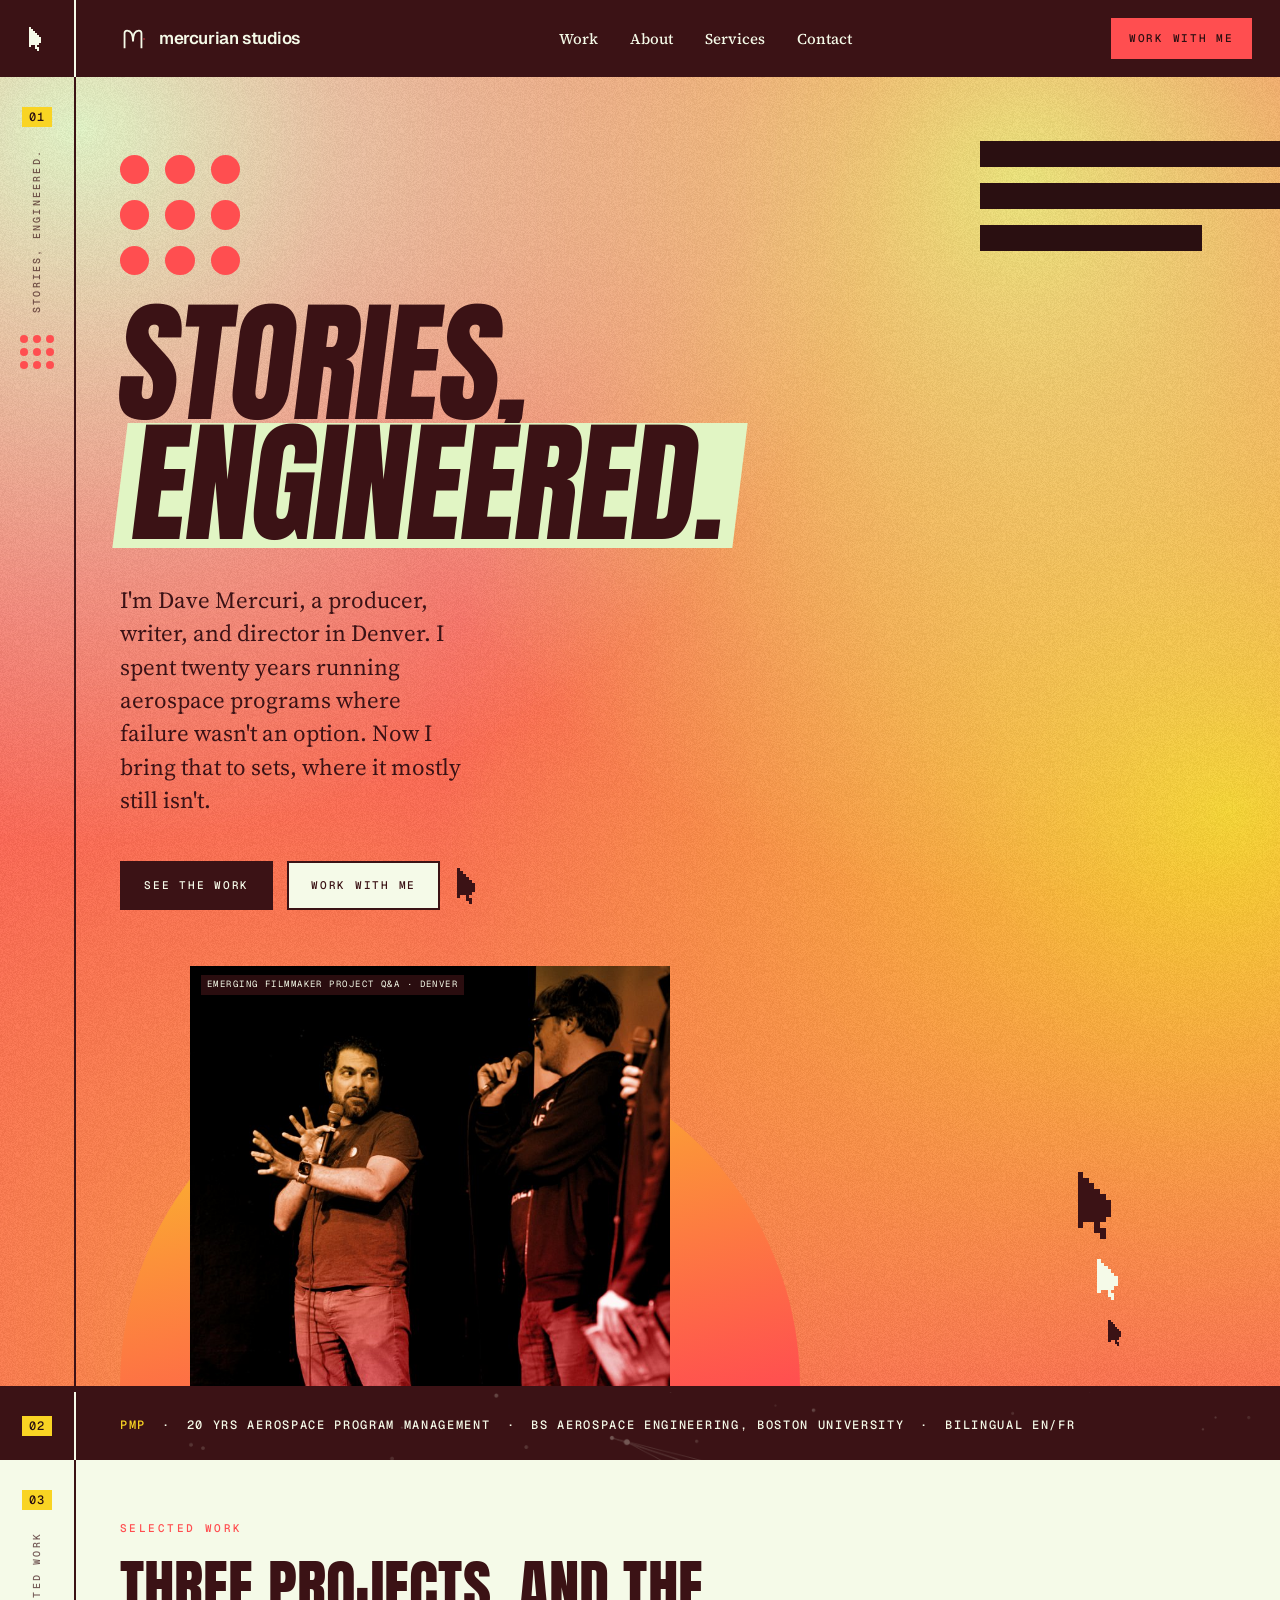
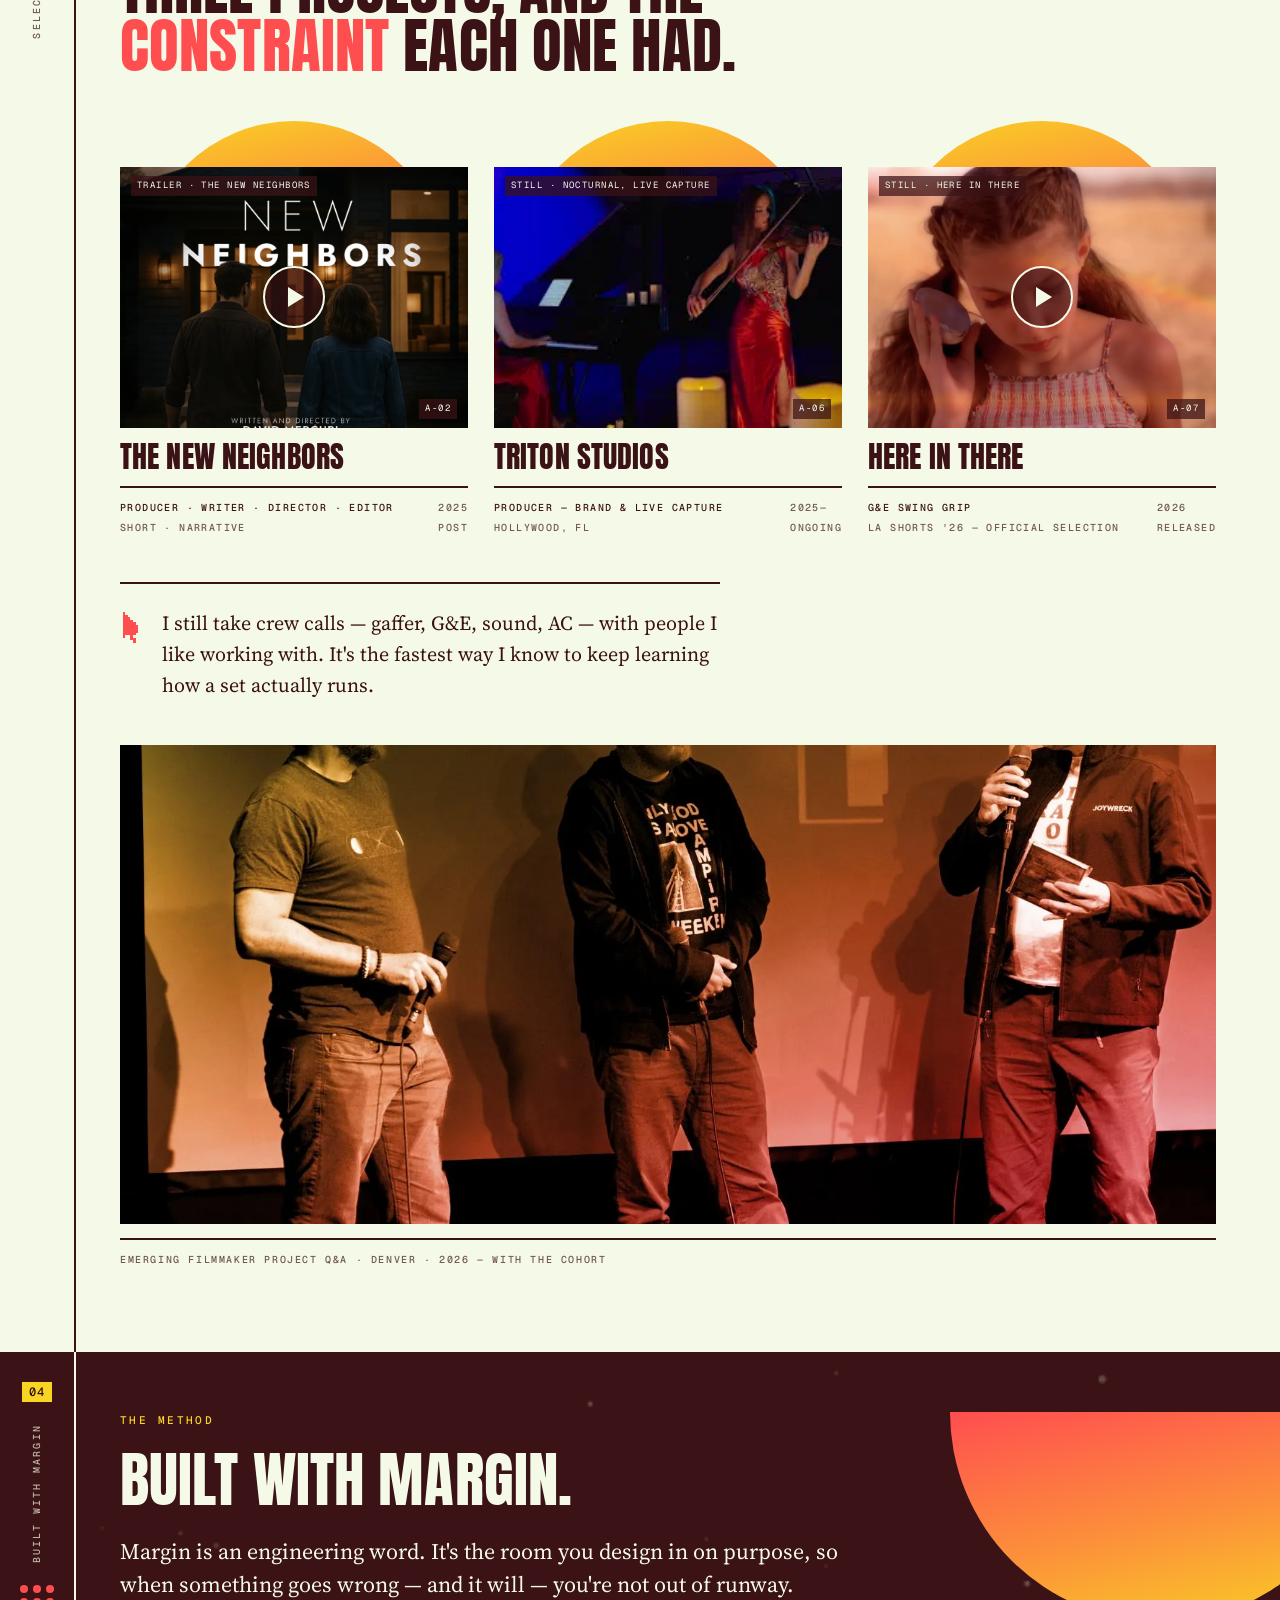
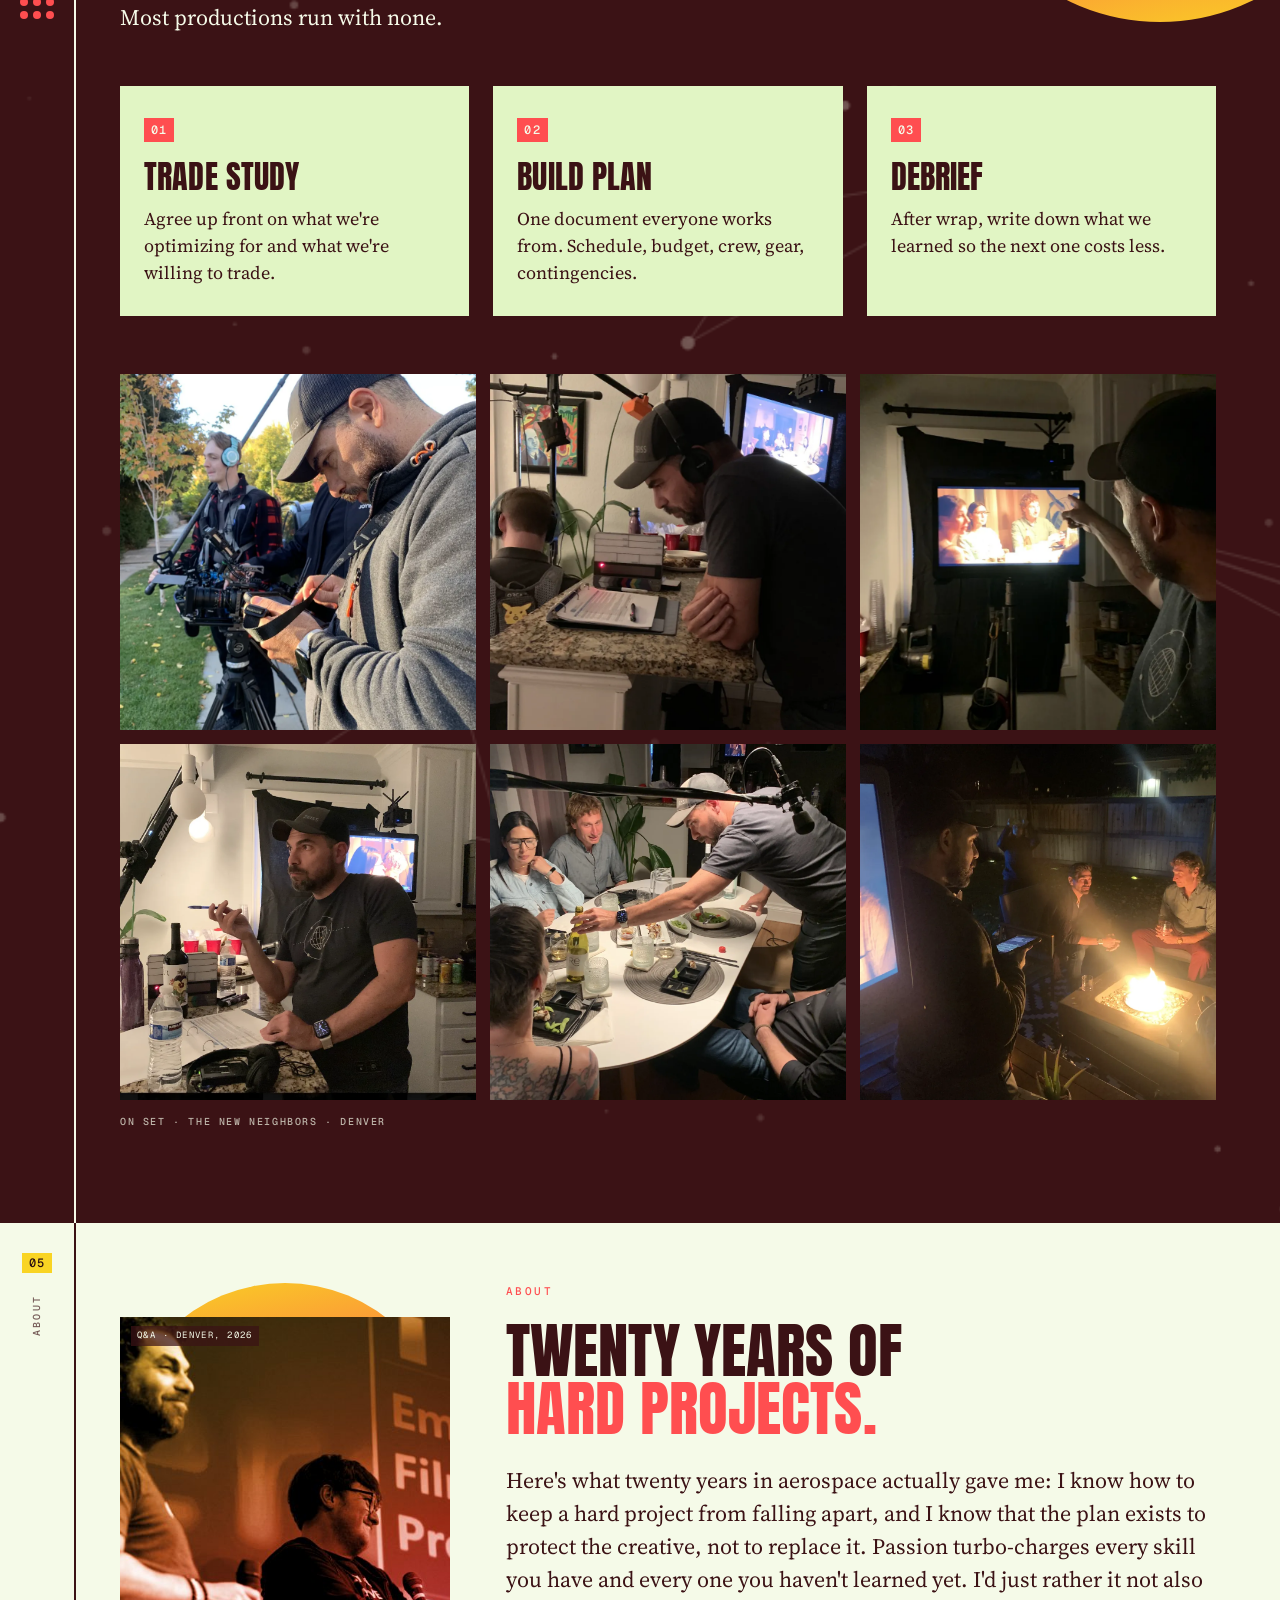
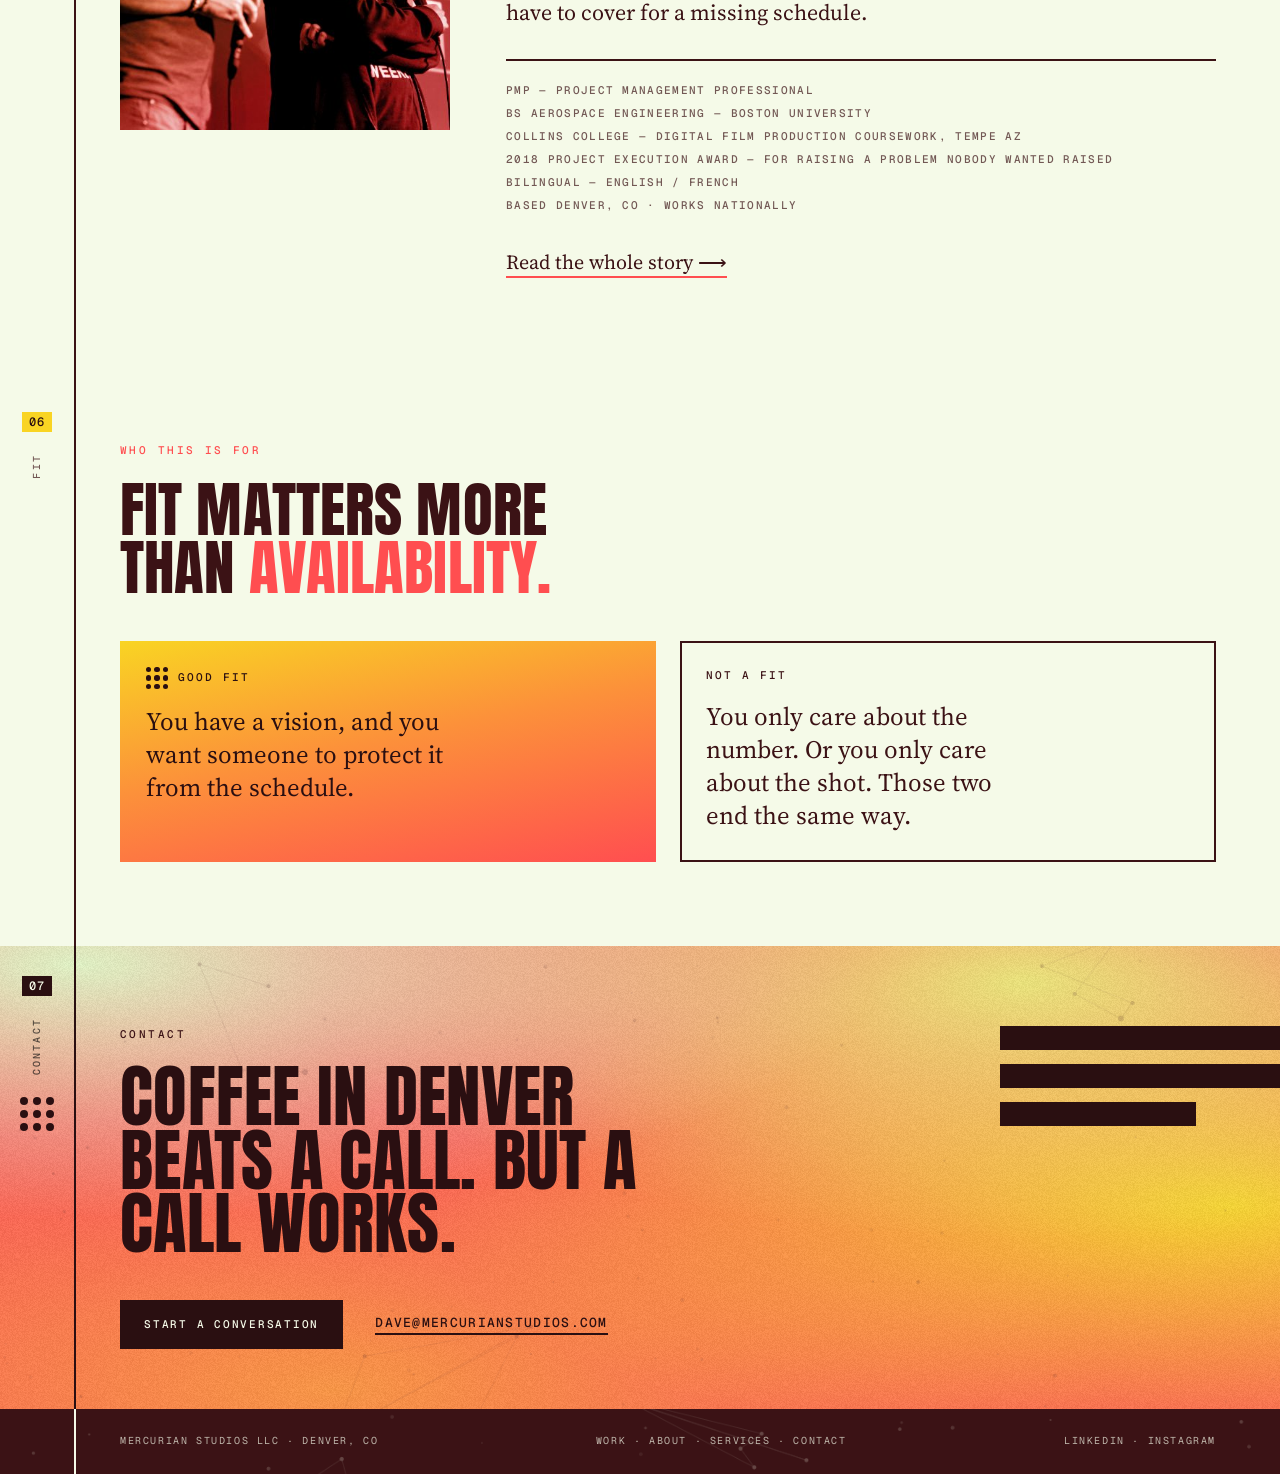
==== index.html @ 781ba24b "Add Mercurian Studios homepage Implements "Mercurian Studios - Home v4.html" from the Claude Design " ====
<!DOCTYPE html>
<html lang="en"><head><meta charset="utf-8"><meta name="viewport" content="width=device-width,initial-scale=1">
<title>Mercurian Studios — Stories, engineered.</title>
<link rel="preconnect" href="https://fonts.googleapis.com"><link rel="preconnect" href="https://fonts.gstatic.com" crossorigin>
<link href="https://fonts.googleapis.com/css2?family=Anton&family=Source+Serif+4:ital,opsz,wght@0,8..60,300..700;1,8..60,300..700&family=Geist:wght@500;600&family=Geist+Mono:wght@400;500&display=swap" rel="stylesheet">
<style>
:root{--cream:#F5FAE8;--pale:#E1F5C4;--lemon:#EDE574;--yellow:#F9D423;--amber:#FC913A;--red:#FF4E50;--navy:#3B1215;--orange:#FF4E50;--carbon:#2A0F11;--hair:rgba(59,18,21,.20);--hairD:rgba(245,250,232,.26);--ink:rgba(59,18,21,.70);--inkD:rgba(245,250,232,.70);--gradsoft:radial-gradient(120% 105% at 6% 4%,#E1F5C4 0%,rgba(225,245,196,0) 52%),radial-gradient(95% 95% at 80% 8%,#EDE574 0%,rgba(237,229,116,0) 58%),radial-gradient(115% 105% at 96% 56%,#F9D423 0%,rgba(249,212,35,0) 54%),radial-gradient(105% 105% at 26% 96%,#FC913A 0%,rgba(252,145,58,0) 58%),linear-gradient(150deg,#FF4E50,#FF4E50);--gradhot:linear-gradient(168deg,#F9D423 0%,#FC913A 46%,#FF4E50 100%);--gut:76px;--disp:"Anton","Haettenschweiler",Impact,sans-serif;--serif:"Source Serif 4",Georgia,"Times New Roman",serif;--brand:"Geist",-apple-system,"Helvetica Neue",Arial,sans-serif;--mono:"Geist Mono",ui-monospace,"SF Mono",monospace}
*{box-sizing:border-box}
html{-webkit-font-smoothing:antialiased}
body{margin:0;background:var(--cream);color:var(--navy);font-family:var(--serif);font-size:20px;line-height:1.55;text-wrap:pretty;overflow-x:hidden}
.disp{font-family:var(--disp);font-weight:400;text-transform:uppercase;letter-spacing:.004em}
a{color:var(--navy);text-decoration:none;border-bottom:2px solid var(--orange)}
a:hover{color:var(--orange)}
.onNavy a{color:var(--cream)}
.onNavy a:hover{color:var(--orange)}

/* ---------- margin device ---------- */
.sec{display:grid;grid-template-columns:var(--gut) 1fr;position:relative}
.gut{border-right:2px solid var(--navy);padding:30px 0 44px;display:flex;flex-direction:column;align-items:center;gap:22px;position:relative;z-index:2}
.onNavy .gut{border-right-color:var(--cream)}
.gnum{font-family:var(--mono);font-size:12px;font-weight:500;letter-spacing:.12em;background:var(--orange);color:var(--carbon);padding:4px 7px;line-height:1}
.gnote{font-family:var(--mono);font-size:10px;font-weight:500;letter-spacing:.22em;text-transform:uppercase;color:var(--ink);writing-mode:vertical-rl;transform:rotate(180deg);white-space:nowrap}
.onNavy .gnote{color:var(--inkD)}
.dots{width:34px;display:grid;grid-template-columns:repeat(3,1fr);gap:5px}
.dots i{display:block;aspect-ratio:1;border-radius:50%;background:var(--orange)}
.pad{padding:60px 64px 84px 44px;position:relative;z-index:2}
.meas{max-width:66ch}

/* ---------- pixel cursor ---------- */
.cur{display:block;shape-rendering:crispEdges;flex:none}

/* ---------- nav ---------- */
header{position:sticky;top:0;z-index:30;background:var(--navy);color:var(--cream)}
header a{border-bottom:none;color:var(--cream)}
header a:hover{color:var(--orange)}
.navrow{display:grid;grid-template-columns:var(--gut) 1fr;align-items:stretch}
.navrow .gut{padding:0;justify-content:center;gap:0;border-right-color:var(--cream)}
.navin{display:flex;align-items:center;justify-content:space-between;gap:32px;padding:18px 28px 18px 44px}
.lock{display:flex;align-items:center;gap:13px}
.lockname{font-family:var(--brand);font-weight:600;font-size:17px;letter-spacing:-.024em;line-height:1}
nav a,.lede,.sub,.step p,.crew,.fitcol p{font-family:var(--serif)}
nav{display:flex;align-items:center;gap:32px}
nav a{font-size:15px;font-weight:500}
.cta{font-family:var(--mono);font-size:11px;font-weight:500;letter-spacing:.16em;text-transform:uppercase;background:var(--orange);color:var(--carbon)!important;padding:12px 18px}
.cta:hover{background:var(--cream);color:var(--navy)!important}

/* ---------- hero ---------- */
.hero{overflow:hidden}
.hero .pad{padding:76px 64px 0 44px}
.hfig .harc{position:absolute;left:0;bottom:0;width:min(680px,62%);height:340px;background:var(--orange);border-radius:340px 340px 0 0;z-index:0}
.hcurs{position:absolute;right:8%;bottom:40px;display:flex;flex-direction:column;gap:20px;align-items:flex-end;z-index:3}
.hbars{position:absolute;top:64px;right:0;width:300px;display:flex;flex-direction:column;gap:16px;z-index:1}
.hbars i{display:block;height:26px;background:var(--navy)}
.hbars i:last-child{width:74%}
.hdots{position:absolute;top:78px;left:44px;width:120px;display:grid;grid-template-columns:repeat(3,1fr);gap:16px;z-index:1}
.hdots i{display:block;aspect-ratio:1;border-radius:50%;background:var(--orange)}
h1{font-family:var(--disp);font-weight:400;text-transform:uppercase;font-size:clamp(58px,10.4vw,166px);line-height:.9;letter-spacing:-.008em;margin:150px 0 0;position:relative;z-index:3}
h1 span{display:inline-block;transform:skewX(-7deg)}
h1 em{font-style:normal;color:var(--orange)}
.sub{font-size:23px;line-height:1.45;max-width:31ch;margin:36px 0 0;font-weight:400;position:relative;z-index:3}
.btns{display:flex;gap:14px;margin:44px 0 0;flex-wrap:wrap;align-items:center;position:relative;z-index:3}
.btn{font-family:var(--mono);font-size:11px;font-weight:500;letter-spacing:.16em;text-transform:uppercase;padding:16px 24px;background:var(--navy);color:var(--cream)!important;border-bottom:none}
.btn:hover{background:var(--orange);color:var(--carbon)!important}
.btn.alt{background:var(--cream);color:var(--navy)!important;box-shadow:inset 0 0 0 2px var(--navy)}
.btn.alt:hover{background:var(--navy);color:var(--cream)!important}
.hfig{position:relative;z-index:2;margin:56px 0 0;height:420px}
.hfig .ph{position:absolute;left:70px;bottom:0;width:min(480px,50%);height:420px;z-index:1}

/* ---------- proof strip ---------- */
.strip{background:var(--navy);color:var(--cream)}
.strip .pad{padding:24px 64px 24px 44px}
.strip .gut{padding:24px 0;border-right-color:var(--cream)}
.proof{font-family:var(--mono);font-size:12px;font-weight:500;letter-spacing:.14em;text-transform:uppercase;display:flex;flex-wrap:wrap;gap:9px 16px;align-items:center}
.proof b{color:var(--orange);font-weight:500}

/* ---------- section heads ---------- */
.eyebrow{font-family:var(--mono);font-size:11px;font-weight:500;letter-spacing:.22em;text-transform:uppercase;color:var(--orange);margin:0 0 22px}
h2{font-family:var(--disp);font-weight:400;text-transform:uppercase;font-size:clamp(38px,4.8vw,74px);line-height:.94;letter-spacing:.002em;margin:0}
h2 em{font-style:normal;color:var(--orange)}
.lede{font-size:22px;line-height:1.5;margin:26px 0 0}
.rule{height:6px;background:var(--navy);margin:0}
.onNavy .rule{background:var(--cream)}

/* ---------- work cards ---------- */
.cards{display:grid;grid-template-columns:repeat(3,1fr);gap:26px;margin-top:46px}
.card{display:block;border-bottom:none}
.cwrap{position:absolute;inset:0;z-index:0}
.card .phwrap{position:relative;padding-top:46px}
.card .arc{position:absolute;top:0;left:6%;right:6%;height:190px;background:var(--orange);border-radius:220px 220px 0 0;z-index:0}
.card .ph{position:relative;z-index:1;aspect-ratio:4/3}
.slate{font-family:var(--mono);font-size:10px;font-weight:500;letter-spacing:.14em;text-transform:uppercase;color:var(--ink);display:grid;grid-template-columns:1fr auto;gap:5px 12px;padding-top:12px;border-top:2px solid var(--navy);margin-top:14px}
.slate b{font-weight:500;color:var(--navy)}
.ctitle{font-family:var(--disp);font-weight:400;text-transform:uppercase;font-size:30px;letter-spacing:.004em;line-height:1;margin:14px 0 0}
.card:hover .ctitle{color:var(--orange)}
.ph{background:repeating-linear-gradient(135deg,#c9c9c9 0 7px,#b4b4b4 7px 14px);position:relative;overflow:hidden;filter:grayscale(1)}
.ph .tag{position:absolute;top:9px;left:11px;font-family:var(--mono);font-size:9px;letter-spacing:.16em;text-transform:uppercase;color:#2b2b2b;background:rgba(255,255,255,.72);padding:3px 6px}
.ph .tag.b{top:auto;bottom:9px;left:auto;right:11px}
.crew{margin-top:46px;padding-top:24px;border-top:2px solid var(--navy);font-size:20px;max-width:60ch;display:flex;gap:16px;align-items:flex-start}

/* ---------- method ---------- */
.method{background:var(--navy);color:var(--cream);overflow:hidden}
.marc{position:absolute;right:-90px;top:60px;width:420px;height:210px;background:var(--orange);border-radius:210px 210px 0 0;transform:rotate(180deg);z-index:0}
.steps{display:grid;grid-template-columns:repeat(3,1fr);gap:24px;margin-top:52px}
.step{background:var(--cream);color:var(--navy);padding:26px 24px 30px}
.stepn{font-family:var(--mono);font-size:12px;font-weight:500;letter-spacing:.1em;background:var(--orange);color:var(--carbon);padding:4px 7px}
.step h3{font-family:var(--disp);font-weight:400;text-transform:uppercase;font-size:32px;letter-spacing:.004em;line-height:1;margin:18px 0 12px}
.step p{margin:0;font-size:18px;line-height:1.5}

/* ---------- bio ---------- */
.bio{display:grid;grid-template-columns:330px 1fr;gap:56px;align-items:start}
.portwrap{position:relative;padding-top:34px}
.portwrap .arc{position:absolute;top:0;left:0;right:0;height:170px;background:var(--orange);border-radius:180px 180px 0 0;z-index:0}
.portwrap .ph{position:relative;z-index:1;aspect-ratio:4/5}
.creds{font-family:var(--mono);font-size:11px;font-weight:500;letter-spacing:.12em;text-transform:uppercase;color:var(--ink);line-height:2.1;margin-top:30px;border-top:2px solid var(--navy);padding-top:18px}

/* ---------- fit ---------- */
.fit{display:grid;grid-template-columns:1fr 1fr;gap:24px;margin-top:44px}
.fitcol{padding:26px 26px 30px;background:var(--navy);color:var(--cream)}
.fitcol+.fitcol{background:transparent;color:var(--navy);box-shadow:inset 0 0 0 2px var(--navy)}
.fitlab{font-family:var(--mono);font-size:11px;font-weight:500;letter-spacing:.18em;text-transform:uppercase;color:var(--orange);display:flex;align-items:center;gap:10px}
.fitcol p{font-size:25px;line-height:1.32;letter-spacing:0;margin:16px 0 0;max-width:26ch}

/* ---------- contact ---------- */
.contact{background:var(--orange);color:var(--carbon);overflow:hidden}
.contact .gut{border-right-color:var(--carbon)}
.contact .gnum{background:var(--navy);color:var(--cream)}
.contact .gnote{color:rgba(14,14,14,.68)}
.contact .dots i{background:var(--navy)}
.contact .eyebrow{color:var(--navy)}
.contact .pad{padding:80px 64px 60px 44px}
.cbars{position:absolute;top:80px;right:0;width:280px;display:flex;flex-direction:column;gap:14px;z-index:1}
.cbars i{display:block;height:24px;background:var(--navy)}
.cbars i:last-child{width:70%}
.cbig{font-family:var(--disp);font-weight:400;text-transform:uppercase;font-size:clamp(38px,5.4vw,82px);line-height:.92;letter-spacing:.004em;margin:0;max-width:17ch;position:relative;z-index:3}
.crow{display:flex;gap:32px;flex-wrap:wrap;align-items:center;margin-top:44px;position:relative;z-index:3}
.contact .btn{background:var(--navy);color:var(--cream)!important}
.contact .btn:hover{background:var(--carbon)}
.mailto{font-family:var(--mono);font-size:13px;font-weight:500;letter-spacing:.1em;text-transform:uppercase;border-bottom:2px solid var(--navy)}
footer{display:grid;grid-template-columns:var(--gut) 1fr;background:var(--navy);color:var(--inkD)}
footer .gut{padding:0;border-right-color:var(--cream)}
.fin{display:flex;justify-content:space-between;gap:24px;flex-wrap:wrap;padding:24px 64px 26px 44px;font-family:var(--mono);font-size:10px;letter-spacing:.16em;text-transform:uppercase}

/* ---------- load motion ---------- */
@keyframes drawdown{from{transform:scaleY(0)}to{transform:scaleY(1)}}
@keyframes setin{from{opacity:0}to{opacity:1}}
@keyframes rise{from{opacity:0;transform:translateY(16px)}to{opacity:1;transform:translateY(0)}}
@keyframes pop{from{opacity:0;transform:scale(.86)}to{opacity:1;transform:scale(1)}}
.hero .gut{overflow:hidden}
.hero .gut::before{content:"";position:absolute;top:0;right:-2px;width:2px;height:100%;background:var(--cream);transform-origin:top;animation:drawdown .5s cubic-bezier(.6,0,.2,1) both}
.hero .gnum,.hero .gnote,.hero .dots{animation:setin .4s ease .44s both}
h1{animation:rise .6s cubic-bezier(.2,.7,.2,1) .28s both}
.hero .sub{animation:rise .58s cubic-bezier(.2,.7,.2,1) .5s both}
.hero .btns{animation:rise .58s cubic-bezier(.2,.7,.2,1) .62s both}
.harc,.hbars,.hdots{animation:pop .7s cubic-bezier(.2,.8,.2,1) .16s both}
.rv{transition:opacity .5s ease,transform .5s cubic-bezier(.2,.7,.2,1)}
.rv.armed{opacity:0;transform:translateY(14px)}
.rv.in{opacity:1;transform:none}
@media(prefers-reduced-motion:reduce){*{animation:none!important;transition:none!important}.rv,.rv.armed{opacity:1;transform:none}}

/* ---------- responsive ---------- */
@media(max-width:900px){
:root{--gut:0px}
.sec,.navrow,footer{grid-template-columns:1fr}
.gut{border-right:none;border-bottom:2px solid var(--navy);flex-direction:row;justify-content:flex-start;padding:12px 20px;gap:14px}
.onNavy .gut,.strip .gut,footer .gut{border-bottom-color:var(--cream)}
.contact .gut{border-bottom-color:var(--carbon)}
.navrow .gut{display:none}
.gnote{writing-mode:horizontal-tb;transform:none}
.dots{width:26px;gap:4px}
.pad,.contact .pad,.strip .pad{padding:40px 20px 52px}
.navin{padding:15px 20px}
nav{display:none}
.hero .pad{padding:44px 20px 0}
h1{font-size:clamp(46px,15vw,80px);margin-top:96px}
.hfig .harc{left:0;width:88%;height:230px;border-radius:230px 230px 0 0}
.hcurs{right:2%;bottom:16px;gap:12px}
.hcurs svg:first-child{width:34px;height:41px}
.hcurs svg:nth-child(2){width:22px;height:26px}
.hcurs svg:nth-child(3){display:none}
.hbars{width:150px;top:40px;gap:10px}
.hbars i{height:16px}
.hdots{width:74px;gap:11px;top:48px;left:20px}
.sub{font-size:19px;max-width:none}
.hfig{height:280px;margin-top:36px}
.hfig .ph{width:70%;left:26px;height:280px}
.proof{flex-direction:column;align-items:flex-start;gap:8px;font-size:11px}
.cards{grid-template-columns:1fr;gap:38px}
.steps,.fit,.bio{grid-template-columns:1fr}
.fitcol p{font-size:22px;max-width:none}
.bio{gap:30px}
.marc{width:230px;height:115px;right:-60px;border-radius:115px 115px 0 0}
.cbars{width:140px;top:44px;gap:10px}
.cbars i{height:16px}
.fin{padding:20px}
.band .ph{aspect-ratio:4/3}
.hero .gut::before{display:none}
}

/* ---------- palette v3: gradients + grain ---------- */
.hero{background:var(--gradsoft);position:relative}
.hero::after{content:"";position:absolute;inset:0;background:url("assets/grain.png") repeat;background-size:128px 128px;opacity:.10;pointer-events:none;z-index:1}
.hero h1 em{color:var(--navy)}
.hero h1 em span{background:var(--pale);padding:0 .1em .04em;box-decoration-break:clone;-webkit-box-decoration-break:clone}
.hfig .harc{background:var(--gradhot)}
.hbars i{background:var(--carbon)}
.hdots i,.dots i{background:var(--red)}
.gnum{background:var(--yellow);color:var(--carbon)}
.strip{background:var(--navy)}
.proof b{color:var(--yellow)}
.onNavy .eyebrow{color:var(--yellow)}
.card .arc{background:var(--gradhot)}
.portwrap .arc{background:var(--gradhot)}
.card:hover .ctitle{color:var(--red)}
.method{background:var(--navy)}
.marc{background:var(--gradhot)}
.method h2 em{color:var(--yellow)}
.step{background:var(--pale)}
.stepn{background:var(--red);color:var(--cream)}
.fitcol{background:var(--gradhot);color:var(--carbon)}
.fitcol .fitlab{color:var(--carbon)}
.fitcol .dots i{background:var(--carbon)}
.fitcol+.fitcol{background:transparent;color:var(--navy);box-shadow:inset 0 0 0 2px var(--navy)}
.contact{background:var(--gradsoft);color:var(--carbon);position:relative}
.contact::after{content:"";position:absolute;inset:0;background:url("assets/grain.png") repeat;background-size:128px 128px;opacity:.10;pointer-events:none;z-index:1}
.contact .eyebrow{color:var(--navy)}
.contact .cbars i{background:var(--carbon)}
.contact .dots i{background:var(--carbon)}
.contact .gnum{background:var(--carbon);color:var(--cream)}
.contact .btn{background:var(--carbon);color:var(--cream)!important}
.contact .btn:hover{background:var(--cream);color:var(--carbon)!important}
.contact .mailto{border-bottom-color:var(--carbon);color:var(--carbon)}
.contact .mailto:hover{color:var(--carbon);border-bottom-width:4px}
a:focus-visible,.btn:focus-visible,.cta:focus-visible,.card:focus-visible{outline:3px solid var(--navy);outline-offset:3px}
.onNavy a:focus-visible,.strip a:focus-visible,header a:focus-visible,.method a:focus-visible{outline-color:var(--yellow)}
footer{background:var(--navy)}

/* ---------- photography: duotone treatment ---------- */
.ph.duo{background:var(--navy);filter:none}
.ph.duo img{position:absolute;inset:0;width:100%;height:100%;object-fit:cover;display:block}
.ph.duo .tag{z-index:3;background:rgba(59,18,21,.72);color:var(--cream)}
.hfig .ph.duo{filter:none}
.portwrap .ph.duo img{object-position:50% 18%}
.band .ph.duo img{object-position:50% 42%}
.band{margin:44px 0 0;position:relative}
.band .ph{aspect-ratio:16/7}
.setgrid{display:grid;grid-template-columns:repeat(3,1fr);gap:14px;margin-top:58px}
.setgrid .ph{aspect-ratio:1/1}
.setcap{font-family:var(--mono);font-size:10px;font-weight:500;letter-spacing:.16em;text-transform:uppercase;color:var(--cream);opacity:.7;margin-top:14px}
@media(max-width:820px){.setgrid{grid-template-columns:repeat(2,1fr);gap:10px}}
.card .ph.duo img{object-position:50% 12%}
.playmark{position:absolute;z-index:4;left:50%;top:50%;transform:translate(-50%,-50%);width:62px;height:62px;border-radius:50%;background:rgba(59,18,21,.6);border:2px solid var(--cream);display:grid;place-items:center;transition:background .2s,transform .2s}
.playmark::after{content:"";width:0;height:0;border-left:16px solid var(--cream);border-top:10px solid transparent;border-bottom:10px solid transparent;margin-left:4px}
.card:hover .playmark{background:var(--red);transform:translate(-50%,-50%) scale(1.06)}
.lb{position:fixed;inset:0;z-index:200;background:rgba(20,8,10,.92);display:none;place-items:center;padding:32px}
.lb[open]{display:grid}
.lb .frame{width:min(1100px,100%);aspect-ratio:16/9;position:relative;background:#000}
.lb iframe{position:absolute;inset:0;width:100%;height:100%;border:0}
.lb .x{position:absolute;top:-40px;right:0;font-family:var(--mono);font-size:11px;letter-spacing:.16em;text-transform:uppercase;color:var(--cream);background:none;border:0;cursor:pointer;padding:6px}
.lb .x:hover{color:var(--yellow)}
.band figcaption{font-family:var(--mono);font-size:10px;font-weight:500;letter-spacing:.16em;text-transform:uppercase;color:var(--ink);padding-top:12px;border-top:2px solid var(--navy);margin-top:14px}

/* ---------- constellation grounds ---------- */
.strip,.method,footer{position:relative}
.strip>*,.method>*,footer>*{position:relative;z-index:2}
.strip::before,.method::before,footer::before{content:"";position:absolute;inset:0;z-index:0;pointer-events:none;background-repeat:no-repeat;background-position:center;background-size:cover}
.strip::before{background-image:url("assets/constellation-cream.png");opacity:.34;background-position:70% 50%}
.method::before{background-image:url("assets/constellation-cream.png");opacity:.34;background-position:20% 40%}
footer::before{background-image:url("assets/constellation-cream.png");opacity:.26;background-position:40% 60%}
.contact::before{content:"";position:absolute;inset:0;z-index:0;pointer-events:none;background:url("assets/constellation-ink.png") no-repeat center/cover;opacity:.22}
</style></head>
<body>

<header>
<div class="navrow"><div class="gut"><svg class="cur" width="20" height="24" viewBox="0 0 10 12" aria-hidden="true"><g fill="#F5FAE8"><rect x="1" y="0" width="1" height="10"/><rect x="2" y="1" width="1" height="8"/><rect x="3" y="2" width="1" height="7"/><rect x="4" y="3" width="1" height="6"/><rect x="5" y="4" width="1" height="5"/><rect x="6" y="5" width="1" height="3"/><rect x="4" y="9" width="1" height="2"/><rect x="5" y="10" width="1" height="2"/></g></svg></div>
<div class="navin">
<a class="lock" href="#" aria-label="Mercurian Studios — home">
<svg viewBox="0 0 200 200" width="26" height="26" aria-hidden="true" style="display:block;overflow:visible"><path d="M 35 165 L 35 55 Q 35 35 55 35 Q 100 35 100 120 Q 100 35 145 35 Q 165 35 165 55 L 165 165" fill="none" stroke="#F5FAE8" stroke-width="14" stroke-linecap="square"/><circle cx="185" cy="100" r="5.4" fill="#FF4E50"/></svg>
<span class="lockname">mercurian studios</span></a>
<nav><a href="#work">Work</a><a href="#about">About</a><a href="#services">Services</a><a href="#contact">Contact</a></nav>
<a class="cta" href="#contact">Work with me</a>
</div></div>
</header>

<!-- 01 HERO -->
<section class="sec hero" data-screen-label="01 Hero">
<div class="gut"><span class="gnum">01</span><span class="gnote">stories, engineered.</span><span class="dots"><i></i><i></i><i></i><i></i><i></i><i></i><i></i><i></i><i></i></span></div>
<div class="pad">
<div class="hdots"><i></i><i></i><i></i><i></i><i></i><i></i><i></i><i></i><i></i></div>
<div class="hbars"><i></i><i></i><i></i></div>
<h1><span>Stories,</span><br><em><span>engineered.</span></em></h1>
<p class="sub">I'm Dave Mercuri, a producer, writer, and director in Denver. I spent twenty years running aerospace programs where failure wasn't an option. Now I bring that to sets, where it mostly still isn't.</p>
<div class="btns"><a class="btn" href="#work">See the work</a><a class="btn alt" href="#contact">Work with me</a>
<svg class="cur" width="30" height="36" viewBox="0 0 10 12" aria-hidden="true"><g fill="#3B1215"><rect x="1" y="0" width="1" height="10"/><rect x="2" y="1" width="1" height="8"/><rect x="3" y="2" width="1" height="7"/><rect x="4" y="3" width="1" height="6"/><rect x="5" y="4" width="1" height="5"/><rect x="6" y="5" width="1" height="3"/><rect x="4" y="9" width="1" height="2"/><rect x="5" y="10" width="1" height="2"/></g></svg>
</div>
<div class="hfig"><div class="harc"></div><div class="hcurs"><svg class="cur" width="56" height="67" viewBox="0 0 10 12" aria-hidden="true"><g fill="#3B1215"><rect x="1" y="0" width="1" height="10"/><rect x="2" y="1" width="1" height="8"/><rect x="3" y="2" width="1" height="7"/><rect x="4" y="3" width="1" height="6"/><rect x="5" y="4" width="1" height="5"/><rect x="6" y="5" width="1" height="3"/><rect x="4" y="9" width="1" height="2"/><rect x="5" y="10" width="1" height="2"/></g></svg><svg class="cur" width="34" height="41" viewBox="0 0 10 12" aria-hidden="true"><g fill="#F5FAE8"><rect x="1" y="0" width="1" height="10"/><rect x="2" y="1" width="1" height="8"/><rect x="3" y="2" width="1" height="7"/><rect x="4" y="3" width="1" height="6"/><rect x="5" y="4" width="1" height="5"/><rect x="6" y="5" width="1" height="3"/><rect x="4" y="9" width="1" height="2"/><rect x="5" y="10" width="1" height="2"/></g></svg><svg class="cur" width="22" height="26" viewBox="0 0 10 12" aria-hidden="true"><g fill="#3B1215"><rect x="1" y="0" width="1" height="10"/><rect x="2" y="1" width="1" height="8"/><rect x="3" y="2" width="1" height="7"/><rect x="4" y="3" width="1" height="6"/><rect x="5" y="4" width="1" height="5"/><rect x="6" y="5" width="1" height="3"/><rect x="4" y="9" width="1" height="2"/><rect x="5" y="10" width="1" height="2"/></g></svg></div><div class="ph duo"><img src="assets/photos/qa-directing-duo.jpg" width="900" height="675" decoding="async" alt="Dave Mercuri speaking with a microphone during a filmmaker Q&amp;A"/><span class="tag">emerging filmmaker project q&amp;a · denver</span></div></div>
</div>
</section>

<div class="rule"></div>

<!-- 02 PROOF STRIP -->
<section class="sec strip onNavy" data-screen-label="02 Proof strip">
<div class="gut"><span class="gnum">02</span></div>
<div class="pad"><div class="proof"><b>PMP</b><span>·</span><span>20 yrs aerospace program management</span><span>·</span><span>BS Aerospace Engineering, Boston University</span><span>·</span><span>Bilingual EN/FR</span></div></div>
</section>

<!-- 03 SELECTED WORK -->
<section class="sec" id="work" data-screen-label="03 Selected work">
<div class="gut"><span class="gnum">03</span><span class="gnote">selected work</span></div>
<div class="pad">
<p class="eyebrow">Selected work</p>
<h2>Three projects, and the<br><em>constraint</em> each one had.</h2>
<div class="cards">
<a class="card rv" href="https://www.youtube.com/watch?v=RR4lcRtaKKU" data-video="RR4lcRtaKKU" target="_blank" rel="noopener">
<div class="phwrap"><div class="arc"></div><div class="ph duo"><img src="assets/photos/new-neighbors-poster.webp" width="922" height="1046" loading="lazy" decoding="async" alt="New Neighbors poster — two people approaching a lit house at dusk"/><span class="tag">trailer · the new neighbors</span><span class="tag b">A-02</span><span class="playmark" aria-hidden="true"></span></div></div>
<h3 class="ctitle">The New Neighbors</h3>
<div class="slate"><span><b>Producer · Writer · Director · Editor</b></span><span>2025</span><span>Short · narrative</span><span>Post</span></div>
</a>
<a class="card rv" href="https://www.youtube.com/@tritonstudiosfl" target="_blank" rel="noopener">
<div class="phwrap"><div class="arc"></div><div class="ph duo tr"><img src="assets/photos/triton-live-capture.webp" width="320" height="180" loading="lazy" decoding="async" alt="Hands on a grand piano lit in blue during a live capture session"/><span class="tag">still · nocturnal, live capture</span><span class="tag b">A-06</span></div></div>
<h3 class="ctitle">Triton Studios</h3>
<div class="slate"><span><b>Producer — brand &amp; live capture</b></span><span>2025—</span><span>Hollywood, FL</span><span>Ongoing</span></div>
</a>
<a class="card rv" href="https://www.youtube.com/watch?v=drUzmlHEMic&amp;t=27s" data-video="drUzmlHEMic" data-start="27" target="_blank" rel="noopener">
<div class="phwrap"><div class="arc"></div><div class="ph duo"><img src="assets/photos/here-in-there.webp" width="1600" height="661" loading="lazy" decoding="async" alt="Girl holding a shell to her ear in a sunlit field"/><span class="tag">still · here in there</span><span class="tag b">A-07</span><span class="playmark" aria-hidden="true"></span></div></div>
<h3 class="ctitle">Here in There</h3>
<div class="slate"><span><b>G&amp;E Swing Grip</b></span><span>2026</span><span>LA Shorts '26 — Official Selection</span><span>Released</span></div>
</a>
</div>
<p class="crew"><svg class="cur" width="26" height="31" viewBox="0 0 10 12" aria-hidden="true" style="margin-top:4px"><g fill="#FF4E50"><rect x="1" y="0" width="1" height="10"/><rect x="2" y="1" width="1" height="8"/><rect x="3" y="2" width="1" height="7"/><rect x="4" y="3" width="1" height="6"/><rect x="5" y="4" width="1" height="5"/><rect x="6" y="5" width="1" height="3"/><rect x="4" y="9" width="1" height="2"/><rect x="5" y="10" width="1" height="2"/></g></svg><span>I still take crew calls — gaffer, G&amp;E, sound, AC — with people I like working with. It's the fastest way I know to keep learning how a set actually runs.</span></p>
<figure class="band rv"><div class="ph duo"><img src="assets/photos/qa-stage-wide-duo.webp" width="1520" height="1140" loading="lazy" decoding="async" alt="Three filmmakers with microphones on stage in front of a projected Emerging Filmmaker Project title card"/></div><figcaption>Emerging Filmmaker Project Q&amp;A · Denver · 2026 — with the cohort</figcaption></figure>
</div>
</section>

<!-- 04 METHOD -->
<section class="sec method onNavy" data-screen-label="04 Built with margin">
<div class="gut"><span class="gnum">04</span><span class="gnote">built with margin</span><span class="dots"><i></i><i></i><i></i><i></i><i></i><i></i><i></i><i></i><i></i></span></div>
<div class="pad">
<div class="marc"></div>
<p class="eyebrow">The method</p>
<h2>Built with margin.</h2>
<p class="lede meas">Margin is an engineering word. It's the room you design in on purpose, so when something goes wrong — and it will — you're not out of runway. Most productions run with none.</p>
<div class="steps">
<div class="step rv"><span class="stepn">01</span><h3>Trade study</h3><p>Agree up front on what we're optimizing for and what we're willing to trade.</p></div>
<div class="step rv"><span class="stepn">02</span><h3>Build plan</h3><p>One document everyone works from. Schedule, budget, crew, gear, contingencies.</p></div>
<div class="step rv"><span class="stepn">03</span><h3>Debrief</h3><p>After wrap, write down what we learned so the next one costs less.</p></div>
</div>
<div class="setgrid">
<div class="ph duo rv"><img src="assets/photos/set-camera-sound.webp" width="928" height="1252" loading="lazy" decoding="async" alt="Camera operator and boom operator setting up on a residential street"/></div>
<div class="ph duo rv"><img src="assets/photos/set-video-village.webp" width="938" height="1254" loading="lazy" decoding="async" alt="Director at video village reviewing the shot list with headphones on"/></div>
<div class="ph duo rv"><img src="assets/photos/set-monitor-note.webp" width="926" height="1254" loading="lazy" decoding="async" alt="Director pointing at a monitor showing a dinner table scene"/></div>
<div class="ph duo rv"><img src="assets/photos/set-directing-kitchen.webp" width="1600" height="1159" loading="lazy" decoding="async" alt="Director giving notes from behind the kitchen counter"/></div>
<div class="ph duo rv"><img src="assets/photos/set-dinner-scene.webp" width="1600" height="1193" loading="lazy" decoding="async" alt="Director adjusting a wine bottle on the dinner table with cast seated around it"/></div>
<div class="ph duo rv"><img src="assets/photos/set-firepit-night.webp" width="1600" height="1187" loading="lazy" decoding="async" alt="Night exterior fire pit scene with two actors and a crew member at the monitor"/></div>
</div>
<p class="setcap">On set · The New Neighbors · Denver</p>
</div>
</section>

<!-- 05 ABOUT -->
<section class="sec" id="about" data-screen-label="05 About">
<div class="gut"><span class="gnum">05</span><span class="gnote">about</span></div>
<div class="pad">
<div class="bio">
<div class="portwrap rv"><div class="arc"></div><div class="ph duo"><img src="assets/photos/qa-laughing-duo.jpg" width="760" height="570" loading="lazy" decoding="async" alt="Dave Mercuri laughing on stage beside a collaborator, festival titles projected behind them"/><span class="tag">q&amp;a · denver, 2026</span></div></div>
<div>
<p class="eyebrow">About</p>
<h2>Twenty years of<br><em>hard projects.</em></h2>
<p class="lede meas">Here's what twenty years in aerospace actually gave me: I know how to keep a hard project from falling apart, and I know that the plan exists to protect the creative, not to replace it. Passion turbo-charges every skill you have and every one you haven't learned yet. I'd just rather it not also have to cover for a missing schedule.</p>
<div class="creds">PMP — Project Management Professional<br>BS Aerospace Engineering — Boston University<br>Collins College — Digital Film Production coursework, Tempe AZ<br>2018 Project Execution Award — for raising a problem nobody wanted raised<br>Bilingual — English / French<br>Based Denver, CO · Works nationally</div>
<p style="margin-top:30px"><a href="#">Read the whole story ⟶</a></p>
</div>
</div>
</div>
</section>

<!-- 06 FIT -->
<section class="sec" id="services" data-screen-label="06 Fit">
<div class="gut"><span class="gnum">06</span><span class="gnote">fit</span></div>
<div class="pad">
<p class="eyebrow">Who this is for</p>
<h2>Fit matters more<br>than <em>availability.</em></h2>
<div class="fit">
<div class="fitcol rv"><div class="fitlab"><span class="dots" style="width:22px;grid-template-columns:repeat(3,1fr);gap:3px"><i></i><i></i><i></i><i></i><i></i><i></i><i></i><i></i><i></i></span>Good fit</div><p>You have a vision, and you want someone to protect it from the schedule.</p></div>
<div class="fitcol rv"><div class="fitlab" style="color:var(--navy)">Not a fit</div><p>You only care about the number. Or you only care about the shot. Those two end the same way.</p></div>
</div>
</div>
</section>

<!-- 07 CONTACT -->
<section class="sec contact" id="contact" data-screen-label="07 Contact">
<div class="gut"><span class="gnum">07</span><span class="gnote">contact</span><span class="dots"><i></i><i></i><i></i><i></i><i></i><i></i><i></i><i></i><i></i></span></div>
<div class="pad">
<div class="cbars"><i></i><i></i><i></i></div>
<p class="eyebrow">Contact</p>
<h2 class="cbig">Coffee in Denver beats a call. But a call works.</h2>
<div class="crow"><a class="btn" href="#">Start a conversation</a><a class="mailto" href="#">dave@mercurianstudios.com</a></div>
</div>
</section>

<footer><div class="gut"></div><div class="fin"><span>Mercurian Studios LLC · Denver, CO</span><span>Work · About · Services · Contact</span><span>LinkedIn · Instagram</span></div></footer>

<div class="lb" id="lb"><div class="frame"><button class="x" type="button" aria-label="Close video">Close ✕</button><div id="lbslot"></div></div></div>

<script>
var lb=document.getElementById('lb'),slot=document.getElementById('lbslot');
function closeLb(){lb.removeAttribute('open');slot.innerHTML=''}
document.querySelectorAll('[data-video]').forEach(function(a){a.addEventListener('click',function(e){e.preventDefault();slot.innerHTML='<iframe src="https://www.youtube.com/embed/'+a.dataset.video+'?autoplay=1&rel=0'+(a.dataset.start?'&start='+a.dataset.start:'')+'" title="Trailer" allow="autoplay; encrypted-media; fullscreen" allowfullscreen></iframe>';lb.setAttribute('open','')})});
lb.addEventListener('click',function(e){if(e.target===lb||e.target.classList.contains('x'))closeLb()});
document.addEventListener('keydown',function(e){if(e.key==='Escape')closeLb()});
</script>
<script>
var io=new IntersectionObserver(function(es){es.forEach(function(e){if(e.isIntersecting){e.target.classList.add('in');io.unobserve(e.target)}})},{threshold:.15});
var rv=document.querySelectorAll('.rv');rv.forEach(function(el,i){el.style.transitionDelay=(i%3*60)+'ms';el.classList.add('armed');io.observe(el)});
setTimeout(function(){rv.forEach(function(el){el.classList.add('in')})},1200);
</script>
</body></html>
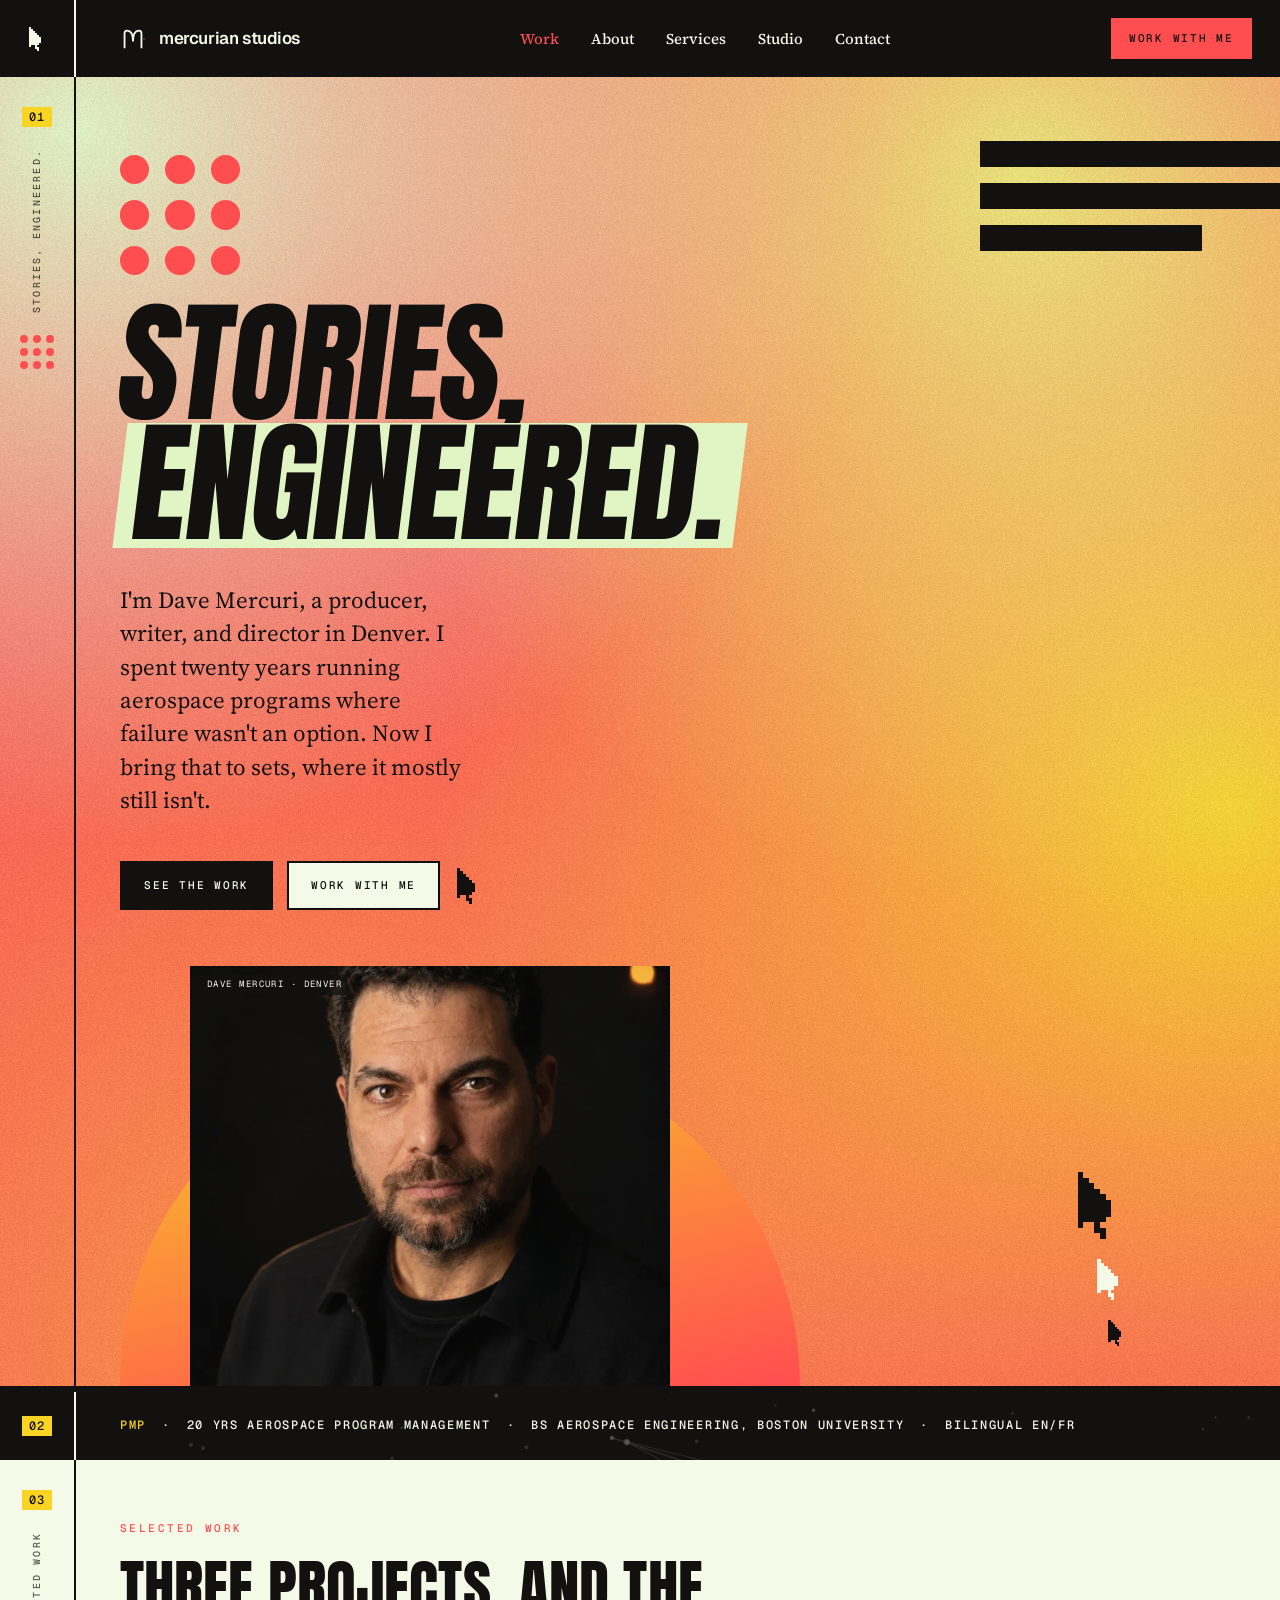
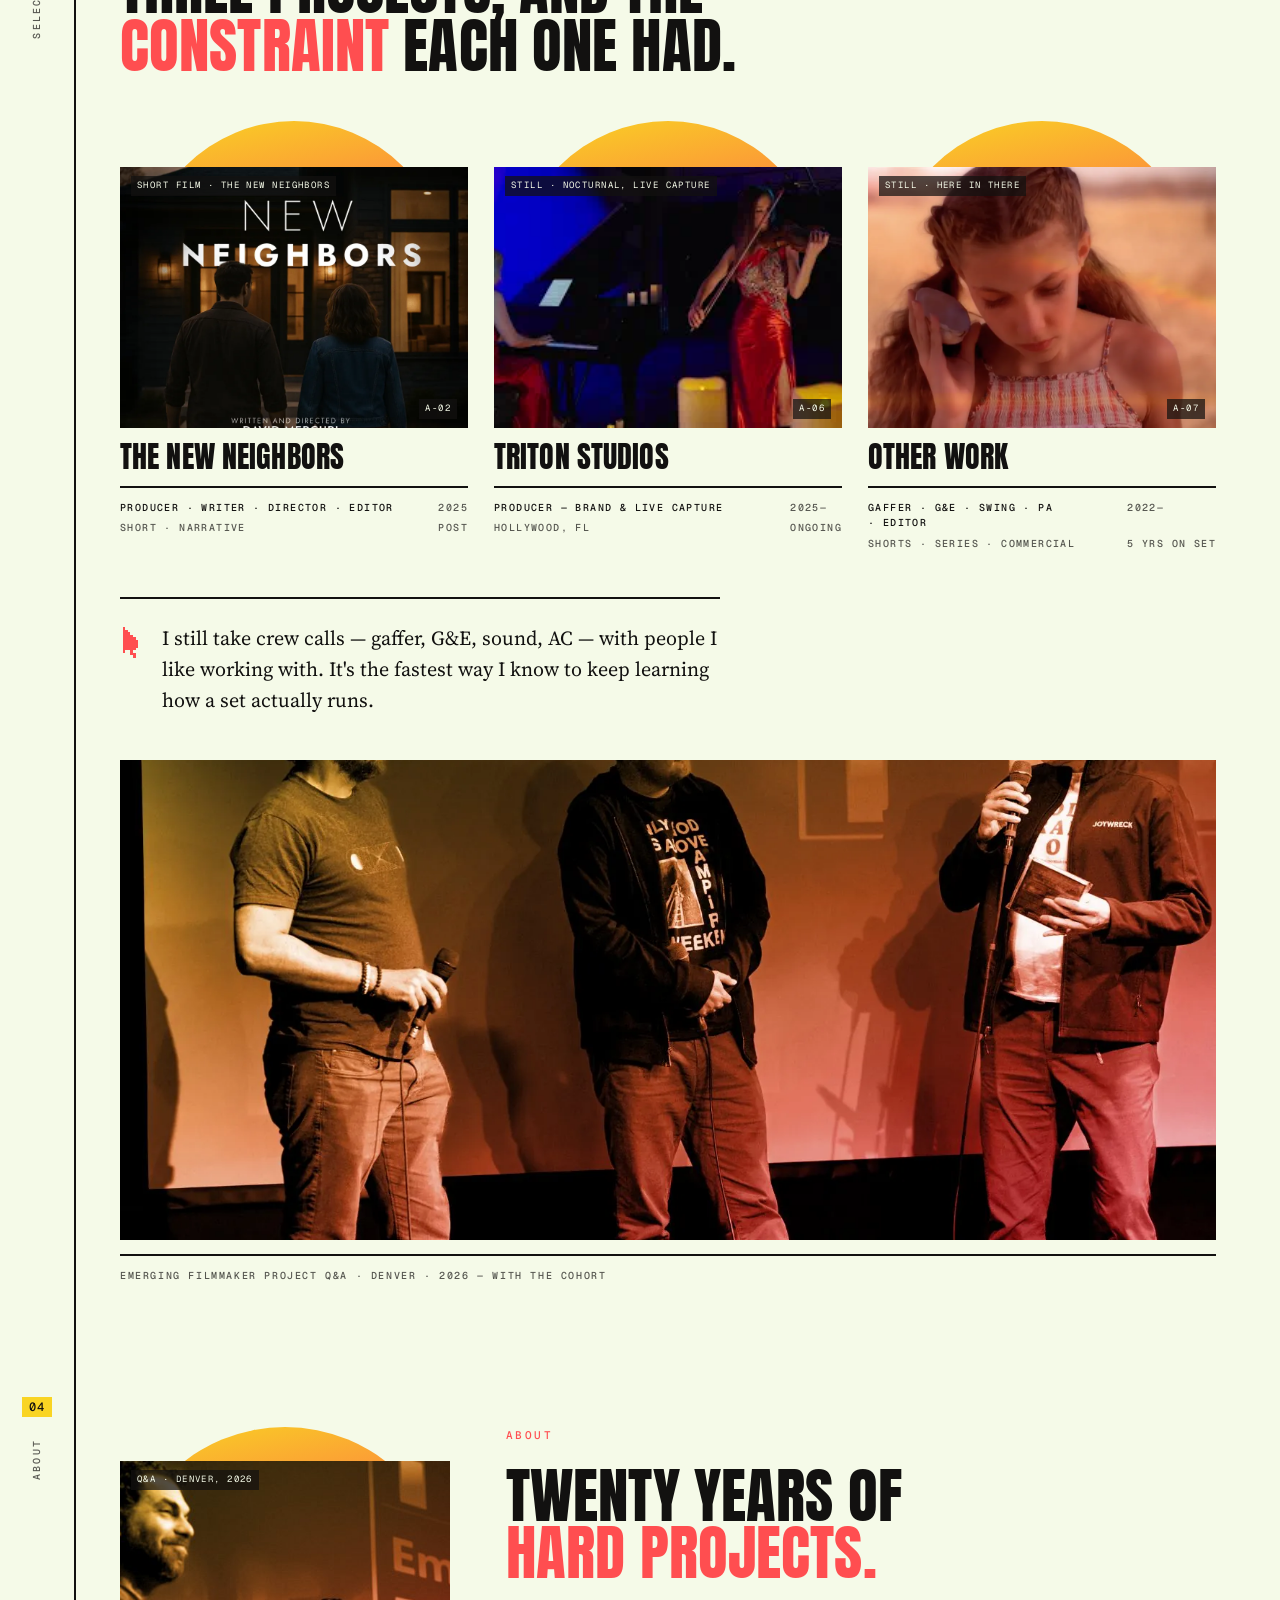
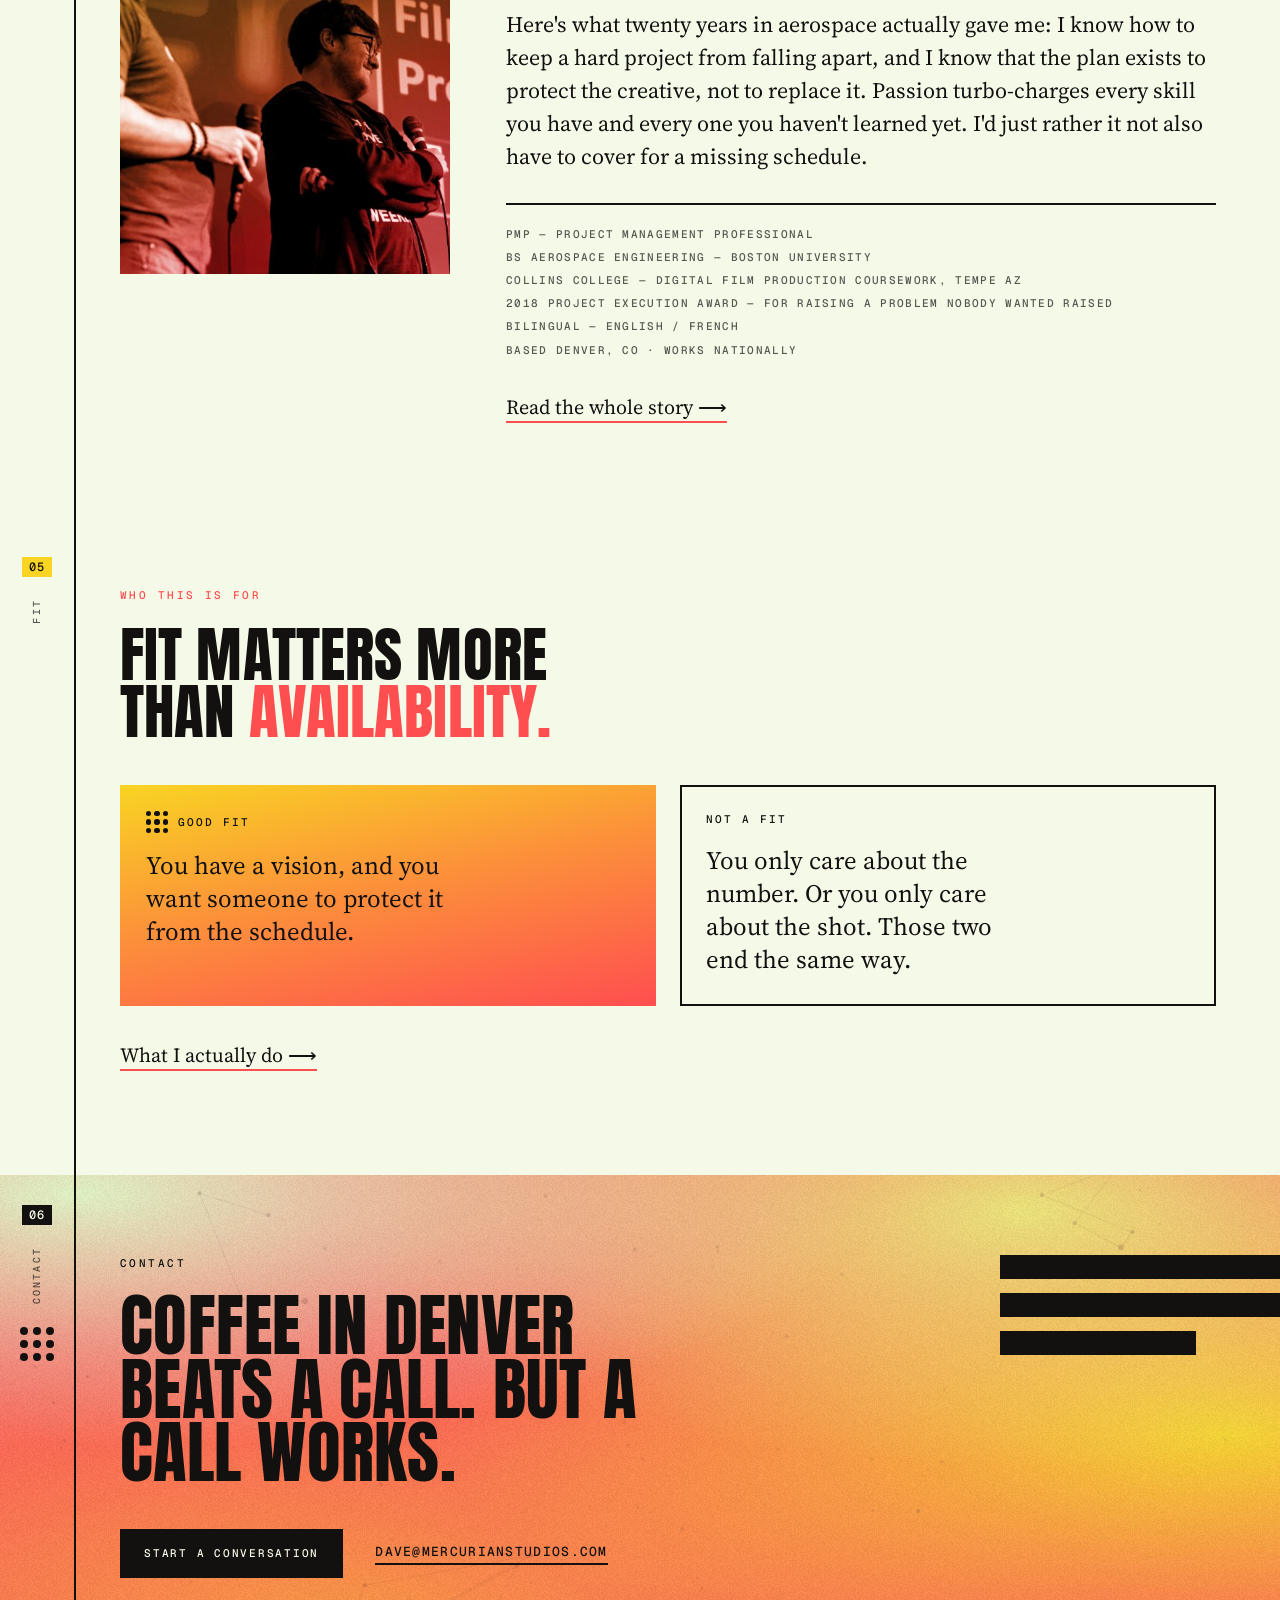
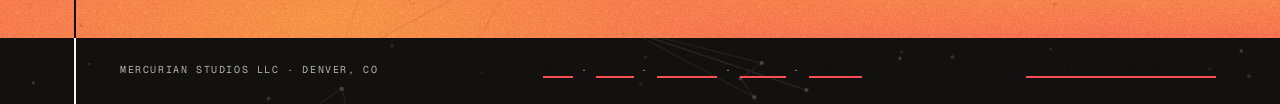
==== commit 156d2c12: "Expand to an eight-page site; recolour to #121110 Colour: --navy (#3B1215) and --carbon (#2A0F11) bo" ====
--- a/index.html
+++ b/index.html
@@ -1,330 +1,75 @@
 <!DOCTYPE html>
 <html lang="en"><head><meta charset="utf-8"><meta name="viewport" content="width=device-width,initial-scale=1">
 <title>Mercurian Studios — Stories, engineered.</title>
+<meta name="description" content="Dave Mercuri is a producer, writer, and director in Denver. Twenty years of aerospace program management, now applied to film sets.">
+<meta property="og:title" content="Mercurian Studios — Stories, engineered.">
+<meta property="og:description" content="Dave Mercuri is a producer, writer, and director in Denver. Twenty years of aerospace program management, now applied to film sets.">
+<meta property="og:type" content="website">
+<meta name="theme-color" content="#121110">
+<link rel="icon" href="favicon.svg" type="image/svg+xml">
+<link rel="icon" href="favicon-32.png" sizes="32x32">
+<link rel="apple-touch-icon" href="apple-touch-icon.png">
 <link rel="preconnect" href="https://fonts.googleapis.com"><link rel="preconnect" href="https://fonts.gstatic.com" crossorigin>
 <link href="https://fonts.googleapis.com/css2?family=Anton&family=Source+Serif+4:ital,opsz,wght@0,8..60,300..700;1,8..60,300..700&family=Geist:wght@500;600&family=Geist+Mono:wght@400;500&display=swap" rel="stylesheet">
-<style>
-:root{--cream:#F5FAE8;--pale:#E1F5C4;--lemon:#EDE574;--yellow:#F9D423;--amber:#FC913A;--red:#FF4E50;--navy:#3B1215;--orange:#FF4E50;--carbon:#2A0F11;--hair:rgba(59,18,21,.20);--hairD:rgba(245,250,232,.26);--ink:rgba(59,18,21,.70);--inkD:rgba(245,250,232,.70);--gradsoft:radial-gradient(120% 105% at 6% 4%,#E1F5C4 0%,rgba(225,245,196,0) 52%),radial-gradient(95% 95% at 80% 8%,#EDE574 0%,rgba(237,229,116,0) 58%),radial-gradient(115% 105% at 96% 56%,#F9D423 0%,rgba(249,212,35,0) 54%),radial-gradient(105% 105% at 26% 96%,#FC913A 0%,rgba(252,145,58,0) 58%),linear-gradient(150deg,#FF4E50,#FF4E50);--gradhot:linear-gradient(168deg,#F9D423 0%,#FC913A 46%,#FF4E50 100%);--gut:76px;--disp:"Anton","Haettenschweiler",Impact,sans-serif;--serif:"Source Serif 4",Georgia,"Times New Roman",serif;--brand:"Geist",-apple-system,"Helvetica Neue",Arial,sans-serif;--mono:"Geist Mono",ui-monospace,"SF Mono",monospace}
-*{box-sizing:border-box}
-html{-webkit-font-smoothing:antialiased}
-body{margin:0;background:var(--cream);color:var(--navy);font-family:var(--serif);font-size:20px;line-height:1.55;text-wrap:pretty;overflow-x:hidden}
-.disp{font-family:var(--disp);font-weight:400;text-transform:uppercase;letter-spacing:.004em}
-a{color:var(--navy);text-decoration:none;border-bottom:2px solid var(--orange)}
-a:hover{color:var(--orange)}
-.onNavy a{color:var(--cream)}
-.onNavy a:hover{color:var(--orange)}
-
-/* ---------- margin device ---------- */
-.sec{display:grid;grid-template-columns:var(--gut) 1fr;position:relative}
-.gut{border-right:2px solid var(--navy);padding:30px 0 44px;display:flex;flex-direction:column;align-items:center;gap:22px;position:relative;z-index:2}
-.onNavy .gut{border-right-color:var(--cream)}
-.gnum{font-family:var(--mono);font-size:12px;font-weight:500;letter-spacing:.12em;background:var(--orange);color:var(--carbon);padding:4px 7px;line-height:1}
-.gnote{font-family:var(--mono);font-size:10px;font-weight:500;letter-spacing:.22em;text-transform:uppercase;color:var(--ink);writing-mode:vertical-rl;transform:rotate(180deg);white-space:nowrap}
-.onNavy .gnote{color:var(--inkD)}
-.dots{width:34px;display:grid;grid-template-columns:repeat(3,1fr);gap:5px}
-.dots i{display:block;aspect-ratio:1;border-radius:50%;background:var(--orange)}
-.pad{padding:60px 64px 84px 44px;position:relative;z-index:2}
-.meas{max-width:66ch}
-
-/* ---------- pixel cursor ---------- */
-.cur{display:block;shape-rendering:crispEdges;flex:none}
-
-/* ---------- nav ---------- */
-header{position:sticky;top:0;z-index:30;background:var(--navy);color:var(--cream)}
-header a{border-bottom:none;color:var(--cream)}
-header a:hover{color:var(--orange)}
-.navrow{display:grid;grid-template-columns:var(--gut) 1fr;align-items:stretch}
-.navrow .gut{padding:0;justify-content:center;gap:0;border-right-color:var(--cream)}
-.navin{display:flex;align-items:center;justify-content:space-between;gap:32px;padding:18px 28px 18px 44px}
-.lock{display:flex;align-items:center;gap:13px}
-.lockname{font-family:var(--brand);font-weight:600;font-size:17px;letter-spacing:-.024em;line-height:1}
-nav a,.lede,.sub,.step p,.crew,.fitcol p{font-family:var(--serif)}
-nav{display:flex;align-items:center;gap:32px}
-nav a{font-size:15px;font-weight:500}
-.cta{font-family:var(--mono);font-size:11px;font-weight:500;letter-spacing:.16em;text-transform:uppercase;background:var(--orange);color:var(--carbon)!important;padding:12px 18px}
-.cta:hover{background:var(--cream);color:var(--navy)!important}
-
-/* ---------- hero ---------- */
-.hero{overflow:hidden}
-.hero .pad{padding:76px 64px 0 44px}
-.hfig .harc{position:absolute;left:0;bottom:0;width:min(680px,62%);height:340px;background:var(--orange);border-radius:340px 340px 0 0;z-index:0}
-.hcurs{position:absolute;right:8%;bottom:40px;display:flex;flex-direction:column;gap:20px;align-items:flex-end;z-index:3}
-.hbars{position:absolute;top:64px;right:0;width:300px;display:flex;flex-direction:column;gap:16px;z-index:1}
-.hbars i{display:block;height:26px;background:var(--navy)}
-.hbars i:last-child{width:74%}
-.hdots{position:absolute;top:78px;left:44px;width:120px;display:grid;grid-template-columns:repeat(3,1fr);gap:16px;z-index:1}
-.hdots i{display:block;aspect-ratio:1;border-radius:50%;background:var(--orange)}
-h1{font-family:var(--disp);font-weight:400;text-transform:uppercase;font-size:clamp(58px,10.4vw,166px);line-height:.9;letter-spacing:-.008em;margin:150px 0 0;position:relative;z-index:3}
-h1 span{display:inline-block;transform:skewX(-7deg)}
-h1 em{font-style:normal;color:var(--orange)}
-.sub{font-size:23px;line-height:1.45;max-width:31ch;margin:36px 0 0;font-weight:400;position:relative;z-index:3}
-.btns{display:flex;gap:14px;margin:44px 0 0;flex-wrap:wrap;align-items:center;position:relative;z-index:3}
-.btn{font-family:var(--mono);font-size:11px;font-weight:500;letter-spacing:.16em;text-transform:uppercase;padding:16px 24px;background:var(--navy);color:var(--cream)!important;border-bottom:none}
-.btn:hover{background:var(--orange);color:var(--carbon)!important}
-.btn.alt{background:var(--cream);color:var(--navy)!important;box-shadow:inset 0 0 0 2px var(--navy)}
-.btn.alt:hover{background:var(--navy);color:var(--cream)!important}
-.hfig{position:relative;z-index:2;margin:56px 0 0;height:420px}
-.hfig .ph{position:absolute;left:70px;bottom:0;width:min(480px,50%);height:420px;z-index:1}
-
-/* ---------- proof strip ---------- */
-.strip{background:var(--navy);color:var(--cream)}
-.strip .pad{padding:24px 64px 24px 44px}
-.strip .gut{padding:24px 0;border-right-color:var(--cream)}
-.proof{font-family:var(--mono);font-size:12px;font-weight:500;letter-spacing:.14em;text-transform:uppercase;display:flex;flex-wrap:wrap;gap:9px 16px;align-items:center}
-.proof b{color:var(--orange);font-weight:500}
-
-/* ---------- section heads ---------- */
-.eyebrow{font-family:var(--mono);font-size:11px;font-weight:500;letter-spacing:.22em;text-transform:uppercase;color:var(--orange);margin:0 0 22px}
-h2{font-family:var(--disp);font-weight:400;text-transform:uppercase;font-size:clamp(38px,4.8vw,74px);line-height:.94;letter-spacing:.002em;margin:0}
-h2 em{font-style:normal;color:var(--orange)}
-.lede{font-size:22px;line-height:1.5;margin:26px 0 0}
-.rule{height:6px;background:var(--navy);margin:0}
-.onNavy .rule{background:var(--cream)}
-
-/* ---------- work cards ---------- */
-.cards{display:grid;grid-template-columns:repeat(3,1fr);gap:26px;margin-top:46px}
-.card{display:block;border-bottom:none}
-.cwrap{position:absolute;inset:0;z-index:0}
-.card .phwrap{position:relative;padding-top:46px}
-.card .arc{position:absolute;top:0;left:6%;right:6%;height:190px;background:var(--orange);border-radius:220px 220px 0 0;z-index:0}
-.card .ph{position:relative;z-index:1;aspect-ratio:4/3}
-.slate{font-family:var(--mono);font-size:10px;font-weight:500;letter-spacing:.14em;text-transform:uppercase;color:var(--ink);display:grid;grid-template-columns:1fr auto;gap:5px 12px;padding-top:12px;border-top:2px solid var(--navy);margin-top:14px}
-.slate b{font-weight:500;color:var(--navy)}
-.ctitle{font-family:var(--disp);font-weight:400;text-transform:uppercase;font-size:30px;letter-spacing:.004em;line-height:1;margin:14px 0 0}
-.card:hover .ctitle{color:var(--orange)}
-.ph{background:repeating-linear-gradient(135deg,#c9c9c9 0 7px,#b4b4b4 7px 14px);position:relative;overflow:hidden;filter:grayscale(1)}
-.ph .tag{position:absolute;top:9px;left:11px;font-family:var(--mono);font-size:9px;letter-spacing:.16em;text-transform:uppercase;color:#2b2b2b;background:rgba(255,255,255,.72);padding:3px 6px}
-.ph .tag.b{top:auto;bottom:9px;left:auto;right:11px}
-.crew{margin-top:46px;padding-top:24px;border-top:2px solid var(--navy);font-size:20px;max-width:60ch;display:flex;gap:16px;align-items:flex-start}
-
-/* ---------- method ---------- */
-.method{background:var(--navy);color:var(--cream);overflow:hidden}
-.marc{position:absolute;right:-90px;top:60px;width:420px;height:210px;background:var(--orange);border-radius:210px 210px 0 0;transform:rotate(180deg);z-index:0}
-.steps{display:grid;grid-template-columns:repeat(3,1fr);gap:24px;margin-top:52px}
-.step{background:var(--cream);color:var(--navy);padding:26px 24px 30px}
-.stepn{font-family:var(--mono);font-size:12px;font-weight:500;letter-spacing:.1em;background:var(--orange);color:var(--carbon);padding:4px 7px}
-.step h3{font-family:var(--disp);font-weight:400;text-transform:uppercase;font-size:32px;letter-spacing:.004em;line-height:1;margin:18px 0 12px}
-.step p{margin:0;font-size:18px;line-height:1.5}
-
-/* ---------- bio ---------- */
-.bio{display:grid;grid-template-columns:330px 1fr;gap:56px;align-items:start}
-.portwrap{position:relative;padding-top:34px}
-.portwrap .arc{position:absolute;top:0;left:0;right:0;height:170px;background:var(--orange);border-radius:180px 180px 0 0;z-index:0}
-.portwrap .ph{position:relative;z-index:1;aspect-ratio:4/5}
-.creds{font-family:var(--mono);font-size:11px;font-weight:500;letter-spacing:.12em;text-transform:uppercase;color:var(--ink);line-height:2.1;margin-top:30px;border-top:2px solid var(--navy);padding-top:18px}
-
-/* ---------- fit ---------- */
-.fit{display:grid;grid-template-columns:1fr 1fr;gap:24px;margin-top:44px}
-.fitcol{padding:26px 26px 30px;background:var(--navy);color:var(--cream)}
-.fitcol+.fitcol{background:transparent;color:var(--navy);box-shadow:inset 0 0 0 2px var(--navy)}
-.fitlab{font-family:var(--mono);font-size:11px;font-weight:500;letter-spacing:.18em;text-transform:uppercase;color:var(--orange);display:flex;align-items:center;gap:10px}
-.fitcol p{font-size:25px;line-height:1.32;letter-spacing:0;margin:16px 0 0;max-width:26ch}
-
-/* ---------- contact ---------- */
-.contact{background:var(--orange);color:var(--carbon);overflow:hidden}
-.contact .gut{border-right-color:var(--carbon)}
-.contact .gnum{background:var(--navy);color:var(--cream)}
-.contact .gnote{color:rgba(14,14,14,.68)}
-.contact .dots i{background:var(--navy)}
-.contact .eyebrow{color:var(--navy)}
-.contact .pad{padding:80px 64px 60px 44px}
-.cbars{position:absolute;top:80px;right:0;width:280px;display:flex;flex-direction:column;gap:14px;z-index:1}
-.cbars i{display:block;height:24px;background:var(--navy)}
-.cbars i:last-child{width:70%}
-.cbig{font-family:var(--disp);font-weight:400;text-transform:uppercase;font-size:clamp(38px,5.4vw,82px);line-height:.92;letter-spacing:.004em;margin:0;max-width:17ch;position:relative;z-index:3}
-.crow{display:flex;gap:32px;flex-wrap:wrap;align-items:center;margin-top:44px;position:relative;z-index:3}
-.contact .btn{background:var(--navy);color:var(--cream)!important}
-.contact .btn:hover{background:var(--carbon)}
-.mailto{font-family:var(--mono);font-size:13px;font-weight:500;letter-spacing:.1em;text-transform:uppercase;border-bottom:2px solid var(--navy)}
-footer{display:grid;grid-template-columns:var(--gut) 1fr;background:var(--navy);color:var(--inkD)}
-footer .gut{padding:0;border-right-color:var(--cream)}
-.fin{display:flex;justify-content:space-between;gap:24px;flex-wrap:wrap;padding:24px 64px 26px 44px;font-family:var(--mono);font-size:10px;letter-spacing:.16em;text-transform:uppercase}
-
-/* ---------- load motion ---------- */
-@keyframes drawdown{from{transform:scaleY(0)}to{transform:scaleY(1)}}
-@keyframes setin{from{opacity:0}to{opacity:1}}
-@keyframes rise{from{opacity:0;transform:translateY(16px)}to{opacity:1;transform:translateY(0)}}
-@keyframes pop{from{opacity:0;transform:scale(.86)}to{opacity:1;transform:scale(1)}}
-.hero .gut{overflow:hidden}
-.hero .gut::before{content:"";position:absolute;top:0;right:-2px;width:2px;height:100%;background:var(--cream);transform-origin:top;animation:drawdown .5s cubic-bezier(.6,0,.2,1) both}
-.hero .gnum,.hero .gnote,.hero .dots{animation:setin .4s ease .44s both}
-h1{animation:rise .6s cubic-bezier(.2,.7,.2,1) .28s both}
-.hero .sub{animation:rise .58s cubic-bezier(.2,.7,.2,1) .5s both}
-.hero .btns{animation:rise .58s cubic-bezier(.2,.7,.2,1) .62s both}
-.harc,.hbars,.hdots{animation:pop .7s cubic-bezier(.2,.8,.2,1) .16s both}
-.rv{transition:opacity .5s ease,transform .5s cubic-bezier(.2,.7,.2,1)}
-.rv.armed{opacity:0;transform:translateY(14px)}
-.rv.in{opacity:1;transform:none}
-@media(prefers-reduced-motion:reduce){*{animation:none!important;transition:none!important}.rv,.rv.armed{opacity:1;transform:none}}
-
-/* ---------- responsive ---------- */
-@media(max-width:900px){
-:root{--gut:0px}
-.sec,.navrow,footer{grid-template-columns:1fr}
-.gut{border-right:none;border-bottom:2px solid var(--navy);flex-direction:row;justify-content:flex-start;padding:12px 20px;gap:14px}
-.onNavy .gut,.strip .gut,footer .gut{border-bottom-color:var(--cream)}
-.contact .gut{border-bottom-color:var(--carbon)}
-.navrow .gut{display:none}
-.gnote{writing-mode:horizontal-tb;transform:none}
-.dots{width:26px;gap:4px}
-.pad,.contact .pad,.strip .pad{padding:40px 20px 52px}
-.navin{padding:15px 20px}
-nav{display:none}
-.hero .pad{padding:44px 20px 0}
-h1{font-size:clamp(46px,15vw,80px);margin-top:96px}
-.hfig .harc{left:0;width:88%;height:230px;border-radius:230px 230px 0 0}
-.hcurs{right:2%;bottom:16px;gap:12px}
-.hcurs svg:first-child{width:34px;height:41px}
-.hcurs svg:nth-child(2){width:22px;height:26px}
-.hcurs svg:nth-child(3){display:none}
-.hbars{width:150px;top:40px;gap:10px}
-.hbars i{height:16px}
-.hdots{width:74px;gap:11px;top:48px;left:20px}
-.sub{font-size:19px;max-width:none}
-.hfig{height:280px;margin-top:36px}
-.hfig .ph{width:70%;left:26px;height:280px}
-.proof{flex-direction:column;align-items:flex-start;gap:8px;font-size:11px}
-.cards{grid-template-columns:1fr;gap:38px}
-.steps,.fit,.bio{grid-template-columns:1fr}
-.fitcol p{font-size:22px;max-width:none}
-.bio{gap:30px}
-.marc{width:230px;height:115px;right:-60px;border-radius:115px 115px 0 0}
-.cbars{width:140px;top:44px;gap:10px}
-.cbars i{height:16px}
-.fin{padding:20px}
-.band .ph{aspect-ratio:4/3}
-.hero .gut::before{display:none}
-}
-
-/* ---------- palette v3: gradients + grain ---------- */
-.hero{background:var(--gradsoft);position:relative}
-.hero::after{content:"";position:absolute;inset:0;background:url("assets/grain.png") repeat;background-size:128px 128px;opacity:.10;pointer-events:none;z-index:1}
-.hero h1 em{color:var(--navy)}
-.hero h1 em span{background:var(--pale);padding:0 .1em .04em;box-decoration-break:clone;-webkit-box-decoration-break:clone}
-.hfig .harc{background:var(--gradhot)}
-.hbars i{background:var(--carbon)}
-.hdots i,.dots i{background:var(--red)}
-.gnum{background:var(--yellow);color:var(--carbon)}
-.strip{background:var(--navy)}
-.proof b{color:var(--yellow)}
-.onNavy .eyebrow{color:var(--yellow)}
-.card .arc{background:var(--gradhot)}
-.portwrap .arc{background:var(--gradhot)}
-.card:hover .ctitle{color:var(--red)}
-.method{background:var(--navy)}
-.marc{background:var(--gradhot)}
-.method h2 em{color:var(--yellow)}
-.step{background:var(--pale)}
-.stepn{background:var(--red);color:var(--cream)}
-.fitcol{background:var(--gradhot);color:var(--carbon)}
-.fitcol .fitlab{color:var(--carbon)}
-.fitcol .dots i{background:var(--carbon)}
-.fitcol+.fitcol{background:transparent;color:var(--navy);box-shadow:inset 0 0 0 2px var(--navy)}
-.contact{background:var(--gradsoft);color:var(--carbon);position:relative}
-.contact::after{content:"";position:absolute;inset:0;background:url("assets/grain.png") repeat;background-size:128px 128px;opacity:.10;pointer-events:none;z-index:1}
-.contact .eyebrow{color:var(--navy)}
-.contact .cbars i{background:var(--carbon)}
-.contact .dots i{background:var(--carbon)}
-.contact .gnum{background:var(--carbon);color:var(--cream)}
-.contact .btn{background:var(--carbon);color:var(--cream)!important}
-.contact .btn:hover{background:var(--cream);color:var(--carbon)!important}
-.contact .mailto{border-bottom-color:var(--carbon);color:var(--carbon)}
-.contact .mailto:hover{color:var(--carbon);border-bottom-width:4px}
-a:focus-visible,.btn:focus-visible,.cta:focus-visible,.card:focus-visible{outline:3px solid var(--navy);outline-offset:3px}
-.onNavy a:focus-visible,.strip a:focus-visible,header a:focus-visible,.method a:focus-visible{outline-color:var(--yellow)}
-footer{background:var(--navy)}
-
-/* ---------- photography: duotone treatment ---------- */
-.ph.duo{background:var(--navy);filter:none}
-.ph.duo img{position:absolute;inset:0;width:100%;height:100%;object-fit:cover;display:block}
-.ph.duo .tag{z-index:3;background:rgba(59,18,21,.72);color:var(--cream)}
-.hfig .ph.duo{filter:none}
-.portwrap .ph.duo img{object-position:50% 18%}
-.band .ph.duo img{object-position:50% 42%}
-.band{margin:44px 0 0;position:relative}
-.band .ph{aspect-ratio:16/7}
-.setgrid{display:grid;grid-template-columns:repeat(3,1fr);gap:14px;margin-top:58px}
-.setgrid .ph{aspect-ratio:1/1}
-.setcap{font-family:var(--mono);font-size:10px;font-weight:500;letter-spacing:.16em;text-transform:uppercase;color:var(--cream);opacity:.7;margin-top:14px}
-@media(max-width:820px){.setgrid{grid-template-columns:repeat(2,1fr);gap:10px}}
-.card .ph.duo img{object-position:50% 12%}
-.playmark{position:absolute;z-index:4;left:50%;top:50%;transform:translate(-50%,-50%);width:62px;height:62px;border-radius:50%;background:rgba(59,18,21,.6);border:2px solid var(--cream);display:grid;place-items:center;transition:background .2s,transform .2s}
-.playmark::after{content:"";width:0;height:0;border-left:16px solid var(--cream);border-top:10px solid transparent;border-bottom:10px solid transparent;margin-left:4px}
-.card:hover .playmark{background:var(--red);transform:translate(-50%,-50%) scale(1.06)}
-.lb{position:fixed;inset:0;z-index:200;background:rgba(20,8,10,.92);display:none;place-items:center;padding:32px}
-.lb[open]{display:grid}
-.lb .frame{width:min(1100px,100%);aspect-ratio:16/9;position:relative;background:#000}
-.lb iframe{position:absolute;inset:0;width:100%;height:100%;border:0}
-.lb .x{position:absolute;top:-40px;right:0;font-family:var(--mono);font-size:11px;letter-spacing:.16em;text-transform:uppercase;color:var(--cream);background:none;border:0;cursor:pointer;padding:6px}
-.lb .x:hover{color:var(--yellow)}
-.band figcaption{font-family:var(--mono);font-size:10px;font-weight:500;letter-spacing:.16em;text-transform:uppercase;color:var(--ink);padding-top:12px;border-top:2px solid var(--navy);margin-top:14px}
-
-/* ---------- constellation grounds ---------- */
-.strip,.method,footer{position:relative}
-.strip>*,.method>*,footer>*{position:relative;z-index:2}
-.strip::before,.method::before,footer::before{content:"";position:absolute;inset:0;z-index:0;pointer-events:none;background-repeat:no-repeat;background-position:center;background-size:cover}
-.strip::before{background-image:url("assets/constellation-cream.png");opacity:.34;background-position:70% 50%}
-.method::before{background-image:url("assets/constellation-cream.png");opacity:.34;background-position:20% 40%}
-footer::before{background-image:url("assets/constellation-cream.png");opacity:.26;background-position:40% 60%}
-.contact::before{content:"";position:absolute;inset:0;z-index:0;pointer-events:none;background:url("assets/constellation-ink.png") no-repeat center/cover;opacity:.22}
-</style></head>
+<link rel="stylesheet" href="assets/site.css">
+</head>
 <body>
-
 <header>
 <div class="navrow"><div class="gut"><svg class="cur" width="20" height="24" viewBox="0 0 10 12" aria-hidden="true"><g fill="#F5FAE8"><rect x="1" y="0" width="1" height="10"/><rect x="2" y="1" width="1" height="8"/><rect x="3" y="2" width="1" height="7"/><rect x="4" y="3" width="1" height="6"/><rect x="5" y="4" width="1" height="5"/><rect x="6" y="5" width="1" height="3"/><rect x="4" y="9" width="1" height="2"/><rect x="5" y="10" width="1" height="2"/></g></svg></div>
 <div class="navin">
-<a class="lock" href="#" aria-label="Mercurian Studios — home">
+<a class="lock" href="index.html" aria-label="Mercurian Studios — home">
 <svg viewBox="0 0 200 200" width="26" height="26" aria-hidden="true" style="display:block;overflow:visible"><path d="M 35 165 L 35 55 Q 35 35 55 35 Q 100 35 100 120 Q 100 35 145 35 Q 165 35 165 55 L 165 165" fill="none" stroke="#F5FAE8" stroke-width="14" stroke-linecap="square"/><circle cx="185" cy="100" r="5.4" fill="#FF4E50"/></svg>
 <span class="lockname">mercurian studios</span></a>
-<nav><a href="#work">Work</a><a href="#about">About</a><a href="#services">Services</a><a href="#contact">Contact</a></nav>
-<a class="cta" href="#contact">Work with me</a>
+<nav id="nav"><a href="index.html#work" aria-current="page">Work</a><a href="about.html">About</a><a href="services.html">Services</a><a href="studio.html">Studio</a><a href="contact.html">Contact</a><a class="cta mobonly" href="contact.html">Work with me</a></nav>
+<button class="navtoggle" type="button" aria-expanded="false" aria-controls="nav" aria-label="Open menu"><i></i></button>
+<a class="cta" href="contact.html">Work with me</a>
 </div></div>
 </header>
 
 <!-- 01 HERO -->
-<section class="sec hero" data-screen-label="01 Hero">
+<section class="sec hero">
 <div class="gut"><span class="gnum">01</span><span class="gnote">stories, engineered.</span><span class="dots"><i></i><i></i><i></i><i></i><i></i><i></i><i></i><i></i><i></i></span></div>
 <div class="pad">
 <div class="hdots"><i></i><i></i><i></i><i></i><i></i><i></i><i></i><i></i><i></i></div>
 <div class="hbars"><i></i><i></i><i></i></div>
 <h1><span>Stories,</span><br><em><span>engineered.</span></em></h1>
 <p class="sub">I'm Dave Mercuri, a producer, writer, and director in Denver. I spent twenty years running aerospace programs where failure wasn't an option. Now I bring that to sets, where it mostly still isn't.</p>
-<div class="btns"><a class="btn" href="#work">See the work</a><a class="btn alt" href="#contact">Work with me</a>
-<svg class="cur" width="30" height="36" viewBox="0 0 10 12" aria-hidden="true"><g fill="#3B1215"><rect x="1" y="0" width="1" height="10"/><rect x="2" y="1" width="1" height="8"/><rect x="3" y="2" width="1" height="7"/><rect x="4" y="3" width="1" height="6"/><rect x="5" y="4" width="1" height="5"/><rect x="6" y="5" width="1" height="3"/><rect x="4" y="9" width="1" height="2"/><rect x="5" y="10" width="1" height="2"/></g></svg>
+<div class="btns"><a class="btn" href="#work">See the work</a><a class="btn alt" href="contact.html">Work with me</a>
+<svg class="cur" width="30" height="36" viewBox="0 0 10 12" aria-hidden="true"><g fill="#121110"><rect x="1" y="0" width="1" height="10"/><rect x="2" y="1" width="1" height="8"/><rect x="3" y="2" width="1" height="7"/><rect x="4" y="3" width="1" height="6"/><rect x="5" y="4" width="1" height="5"/><rect x="6" y="5" width="1" height="3"/><rect x="4" y="9" width="1" height="2"/><rect x="5" y="10" width="1" height="2"/></g></svg>
 </div>
-<div class="hfig"><div class="harc"></div><div class="hcurs"><svg class="cur" width="56" height="67" viewBox="0 0 10 12" aria-hidden="true"><g fill="#3B1215"><rect x="1" y="0" width="1" height="10"/><rect x="2" y="1" width="1" height="8"/><rect x="3" y="2" width="1" height="7"/><rect x="4" y="3" width="1" height="6"/><rect x="5" y="4" width="1" height="5"/><rect x="6" y="5" width="1" height="3"/><rect x="4" y="9" width="1" height="2"/><rect x="5" y="10" width="1" height="2"/></g></svg><svg class="cur" width="34" height="41" viewBox="0 0 10 12" aria-hidden="true"><g fill="#F5FAE8"><rect x="1" y="0" width="1" height="10"/><rect x="2" y="1" width="1" height="8"/><rect x="3" y="2" width="1" height="7"/><rect x="4" y="3" width="1" height="6"/><rect x="5" y="4" width="1" height="5"/><rect x="6" y="5" width="1" height="3"/><rect x="4" y="9" width="1" height="2"/><rect x="5" y="10" width="1" height="2"/></g></svg><svg class="cur" width="22" height="26" viewBox="0 0 10 12" aria-hidden="true"><g fill="#3B1215"><rect x="1" y="0" width="1" height="10"/><rect x="2" y="1" width="1" height="8"/><rect x="3" y="2" width="1" height="7"/><rect x="4" y="3" width="1" height="6"/><rect x="5" y="4" width="1" height="5"/><rect x="6" y="5" width="1" height="3"/><rect x="4" y="9" width="1" height="2"/><rect x="5" y="10" width="1" height="2"/></g></svg></div><div class="ph duo"><img src="assets/photos/qa-directing-duo.jpg" width="900" height="675" decoding="async" alt="Dave Mercuri speaking with a microphone during a filmmaker Q&amp;A"/><span class="tag">emerging filmmaker project q&amp;a · denver</span></div></div>
+<div class="hfig"><div class="harc"></div><div class="hcurs"><svg class="cur" width="56" height="67" viewBox="0 0 10 12" aria-hidden="true"><g fill="#121110"><rect x="1" y="0" width="1" height="10"/><rect x="2" y="1" width="1" height="8"/><rect x="3" y="2" width="1" height="7"/><rect x="4" y="3" width="1" height="6"/><rect x="5" y="4" width="1" height="5"/><rect x="6" y="5" width="1" height="3"/><rect x="4" y="9" width="1" height="2"/><rect x="5" y="10" width="1" height="2"/></g></svg><svg class="cur" width="34" height="41" viewBox="0 0 10 12" aria-hidden="true"><g fill="#F5FAE8"><rect x="1" y="0" width="1" height="10"/><rect x="2" y="1" width="1" height="8"/><rect x="3" y="2" width="1" height="7"/><rect x="4" y="3" width="1" height="6"/><rect x="5" y="4" width="1" height="5"/><rect x="6" y="5" width="1" height="3"/><rect x="4" y="9" width="1" height="2"/><rect x="5" y="10" width="1" height="2"/></g></svg><svg class="cur" width="22" height="26" viewBox="0 0 10 12" aria-hidden="true"><g fill="#121110"><rect x="1" y="0" width="1" height="10"/><rect x="2" y="1" width="1" height="8"/><rect x="3" y="2" width="1" height="7"/><rect x="4" y="3" width="1" height="6"/><rect x="5" y="4" width="1" height="5"/><rect x="6" y="5" width="1" height="3"/><rect x="4" y="9" width="1" height="2"/><rect x="5" y="10" width="1" height="2"/></g></svg></div><div class="ph duo"><img src="assets/photos/dave-portrait-dark.webp" width="1122" height="1402" decoding="async" alt="Portrait of Dave Mercuri"/><span class="tag">dave mercuri · denver</span></div></div>
 </div>
 </section>
 
 <div class="rule"></div>
 
 <!-- 02 PROOF STRIP -->
-<section class="sec strip onNavy" data-screen-label="02 Proof strip">
+<section class="sec strip onNavy">
 <div class="gut"><span class="gnum">02</span></div>
 <div class="pad"><div class="proof"><b>PMP</b><span>·</span><span>20 yrs aerospace program management</span><span>·</span><span>BS Aerospace Engineering, Boston University</span><span>·</span><span>Bilingual EN/FR</span></div></div>
 </section>
 
 <!-- 03 SELECTED WORK -->
-<section class="sec" id="work" data-screen-label="03 Selected work">
+<section class="sec" id="work">
 <div class="gut"><span class="gnum">03</span><span class="gnote">selected work</span></div>
 <div class="pad">
 <p class="eyebrow">Selected work</p>
 <h2>Three projects, and the<br><em>constraint</em> each one had.</h2>
 <div class="cards">
-<a class="card rv" href="https://www.youtube.com/watch?v=RR4lcRtaKKU" data-video="RR4lcRtaKKU" target="_blank" rel="noopener">
-<div class="phwrap"><div class="arc"></div><div class="ph duo"><img src="assets/photos/new-neighbors-poster.webp" width="922" height="1046" loading="lazy" decoding="async" alt="New Neighbors poster — two people approaching a lit house at dusk"/><span class="tag">trailer · the new neighbors</span><span class="tag b">A-02</span><span class="playmark" aria-hidden="true"></span></div></div>
+<a class="card rv" href="new-neighbors.html">
+<div class="phwrap"><div class="arc"></div><div class="ph duo"><img src="assets/photos/new-neighbors-poster.webp" width="922" height="1046" loading="lazy" decoding="async" alt="New Neighbors poster — two people approaching a lit house at dusk"/><span class="tag">short film · the new neighbors</span><span class="tag b">A-02</span></div></div>
 <h3 class="ctitle">The New Neighbors</h3>
 <div class="slate"><span><b>Producer · Writer · Director · Editor</b></span><span>2025</span><span>Short · narrative</span><span>Post</span></div>
 </a>
-<a class="card rv" href="https://www.youtube.com/@tritonstudiosfl" target="_blank" rel="noopener">
+<a class="card rv" href="triton-studios.html">
 <div class="phwrap"><div class="arc"></div><div class="ph duo tr"><img src="assets/photos/triton-live-capture.webp" width="320" height="180" loading="lazy" decoding="async" alt="Hands on a grand piano lit in blue during a live capture session"/><span class="tag">still · nocturnal, live capture</span><span class="tag b">A-06</span></div></div>
 <h3 class="ctitle">Triton Studios</h3>
 <div class="slate"><span><b>Producer — brand &amp; live capture</b></span><span>2025—</span><span>Hollywood, FL</span><span>Ongoing</span></div>
 </a>
-<a class="card rv" href="https://www.youtube.com/watch?v=drUzmlHEMic&amp;t=27s" data-video="drUzmlHEMic" data-start="27" target="_blank" rel="noopener">
-<div class="phwrap"><div class="arc"></div><div class="ph duo"><img src="assets/photos/here-in-there.webp" width="1600" height="661" loading="lazy" decoding="async" alt="Girl holding a shell to her ear in a sunlit field"/><span class="tag">still · here in there</span><span class="tag b">A-07</span><span class="playmark" aria-hidden="true"></span></div></div>
-<h3 class="ctitle">Here in There</h3>
-<div class="slate"><span><b>G&amp;E Swing Grip</b></span><span>2026</span><span>LA Shorts '26 — Official Selection</span><span>Released</span></div>
+<a class="card rv" href="other-work.html">
+<div class="phwrap"><div class="arc"></div><div class="ph duo"><img src="assets/photos/here-in-there.webp" width="1600" height="661" loading="lazy" decoding="async" alt="Girl holding a shell to her ear in a sunlit field"/><span class="tag">still · here in there</span><span class="tag b">A-07</span></div></div>
+<h3 class="ctitle">Other work</h3>
+<div class="slate"><span><b>Gaffer · G&amp;E · Swing · PA · Editor</b></span><span>2022—</span><span>Shorts · series · commercial</span><span>5 yrs on set</span></div>
 </a>
 </div>
 <p class="crew"><svg class="cur" width="26" height="31" viewBox="0 0 10 12" aria-hidden="true" style="margin-top:4px"><g fill="#FF4E50"><rect x="1" y="0" width="1" height="10"/><rect x="2" y="1" width="1" height="8"/><rect x="3" y="2" width="1" height="7"/><rect x="4" y="3" width="1" height="6"/><rect x="5" y="4" width="1" height="5"/><rect x="6" y="5" width="1" height="3"/><rect x="4" y="9" width="1" height="2"/><rect x="5" y="10" width="1" height="2"/></g></svg><span>I still take crew calls — gaffer, G&amp;E, sound, AC — with people I like working with. It's the fastest way I know to keep learning how a set actually runs.</span></p>
@@ -332,34 +77,9 @@
 </div>
 </section>
 
-<!-- 04 METHOD -->
-<section class="sec method onNavy" data-screen-label="04 Built with margin">
-<div class="gut"><span class="gnum">04</span><span class="gnote">built with margin</span><span class="dots"><i></i><i></i><i></i><i></i><i></i><i></i><i></i><i></i><i></i></span></div>
-<div class="pad">
-<div class="marc"></div>
-<p class="eyebrow">The method</p>
-<h2>Built with margin.</h2>
-<p class="lede meas">Margin is an engineering word. It's the room you design in on purpose, so when something goes wrong — and it will — you're not out of runway. Most productions run with none.</p>
-<div class="steps">
-<div class="step rv"><span class="stepn">01</span><h3>Trade study</h3><p>Agree up front on what we're optimizing for and what we're willing to trade.</p></div>
-<div class="step rv"><span class="stepn">02</span><h3>Build plan</h3><p>One document everyone works from. Schedule, budget, crew, gear, contingencies.</p></div>
-<div class="step rv"><span class="stepn">03</span><h3>Debrief</h3><p>After wrap, write down what we learned so the next one costs less.</p></div>
-</div>
-<div class="setgrid">
-<div class="ph duo rv"><img src="assets/photos/set-camera-sound.webp" width="928" height="1252" loading="lazy" decoding="async" alt="Camera operator and boom operator setting up on a residential street"/></div>
-<div class="ph duo rv"><img src="assets/photos/set-video-village.webp" width="938" height="1254" loading="lazy" decoding="async" alt="Director at video village reviewing the shot list with headphones on"/></div>
-<div class="ph duo rv"><img src="assets/photos/set-monitor-note.webp" width="926" height="1254" loading="lazy" decoding="async" alt="Director pointing at a monitor showing a dinner table scene"/></div>
-<div class="ph duo rv"><img src="assets/photos/set-directing-kitchen.webp" width="1600" height="1159" loading="lazy" decoding="async" alt="Director giving notes from behind the kitchen counter"/></div>
-<div class="ph duo rv"><img src="assets/photos/set-dinner-scene.webp" width="1600" height="1193" loading="lazy" decoding="async" alt="Director adjusting a wine bottle on the dinner table with cast seated around it"/></div>
-<div class="ph duo rv"><img src="assets/photos/set-firepit-night.webp" width="1600" height="1187" loading="lazy" decoding="async" alt="Night exterior fire pit scene with two actors and a crew member at the monitor"/></div>
-</div>
-<p class="setcap">On set · The New Neighbors · Denver</p>
-</div>
-</section>
-
-<!-- 05 ABOUT -->
-<section class="sec" id="about" data-screen-label="05 About">
-<div class="gut"><span class="gnum">05</span><span class="gnote">about</span></div>
+<!-- 04 ABOUT -->
+<section class="sec" id="about">
+<div class="gut"><span class="gnum">04</span><span class="gnote">about</span></div>
 <div class="pad">
 <div class="bio">
 <div class="portwrap rv"><div class="arc"></div><div class="ph duo"><img src="assets/photos/qa-laughing-duo.jpg" width="760" height="570" loading="lazy" decoding="async" alt="Dave Mercuri laughing on stage beside a collaborator, festival titles projected behind them"/><span class="tag">q&amp;a · denver, 2026</span></div></div>
@@ -368,15 +88,15 @@
 <h2>Twenty years of<br><em>hard projects.</em></h2>
 <p class="lede meas">Here's what twenty years in aerospace actually gave me: I know how to keep a hard project from falling apart, and I know that the plan exists to protect the creative, not to replace it. Passion turbo-charges every skill you have and every one you haven't learned yet. I'd just rather it not also have to cover for a missing schedule.</p>
 <div class="creds">PMP — Project Management Professional<br>BS Aerospace Engineering — Boston University<br>Collins College — Digital Film Production coursework, Tempe AZ<br>2018 Project Execution Award — for raising a problem nobody wanted raised<br>Bilingual — English / French<br>Based Denver, CO · Works nationally</div>
-<p style="margin-top:30px"><a href="#">Read the whole story ⟶</a></p>
+<p style="margin-top:30px"><a href="about.html">Read the whole story ⟶</a></p>
 </div>
 </div>
 </div>
 </section>
 
-<!-- 06 FIT -->
-<section class="sec" id="services" data-screen-label="06 Fit">
-<div class="gut"><span class="gnum">06</span><span class="gnote">fit</span></div>
+<!-- 05 FIT -->
+<section class="sec" id="fit">
+<div class="gut"><span class="gnum">05</span><span class="gnote">fit</span></div>
 <div class="pad">
 <p class="eyebrow">Who this is for</p>
 <h2>Fit matters more<br>than <em>availability.</em></h2>
@@ -384,34 +104,26 @@
 <div class="fitcol rv"><div class="fitlab"><span class="dots" style="width:22px;grid-template-columns:repeat(3,1fr);gap:3px"><i></i><i></i><i></i><i></i><i></i><i></i><i></i><i></i><i></i></span>Good fit</div><p>You have a vision, and you want someone to protect it from the schedule.</p></div>
 <div class="fitcol rv"><div class="fitlab" style="color:var(--navy)">Not a fit</div><p>You only care about the number. Or you only care about the shot. Those two end the same way.</p></div>
 </div>
+<p style="margin-top:34px"><a href="services.html">What I actually do ⟶</a></p>
 </div>
 </section>
 
-<!-- 07 CONTACT -->
-<section class="sec contact" id="contact" data-screen-label="07 Contact">
-<div class="gut"><span class="gnum">07</span><span class="gnote">contact</span><span class="dots"><i></i><i></i><i></i><i></i><i></i><i></i><i></i><i></i><i></i></span></div>
+<!-- 06 CONTACT -->
+<section class="sec contact" id="contact">
+<div class="gut"><span class="gnum">06</span><span class="gnote">contact</span><span class="dots"><i></i><i></i><i></i><i></i><i></i><i></i><i></i><i></i><i></i></span></div>
 <div class="pad">
 <div class="cbars"><i></i><i></i><i></i></div>
 <p class="eyebrow">Contact</p>
 <h2 class="cbig">Coffee in Denver beats a call. But a call works.</h2>
-<div class="crow"><a class="btn" href="#">Start a conversation</a><a class="mailto" href="#">dave@mercurianstudios.com</a></div>
+<div class="crow"><a class="btn" href="contact.html">Start a conversation</a><a class="mailto" href="mailto:dave@mercurianstudios.com">dave@mercurianstudios.com</a></div>
 </div>
 </section>
-
-<footer><div class="gut"></div><div class="fin"><span>Mercurian Studios LLC · Denver, CO</span><span>Work · About · Services · Contact</span><span>LinkedIn · Instagram</span></div></footer>
+<footer><div class="gut"></div><div class="fin">
+<span>Mercurian Studios LLC · Denver, CO</span>
+<span><a href="index.html#work">Work</a> · <a href="about.html">About</a> · <a href="services.html">Services</a> · <a href="studio.html">Studio</a> · <a href="contact.html">Contact</a></span>
+<span><a href="mailto:dave@mercurianstudios.com">dave@mercurianstudios.com</a></span>
+</div></footer>
 
 <div class="lb" id="lb"><div class="frame"><button class="x" type="button" aria-label="Close video">Close ✕</button><div id="lbslot"></div></div></div>
-
-<script>
-var lb=document.getElementById('lb'),slot=document.getElementById('lbslot');
-function closeLb(){lb.removeAttribute('open');slot.innerHTML=''}
-document.querySelectorAll('[data-video]').forEach(function(a){a.addEventListener('click',function(e){e.preventDefault();slot.innerHTML='<iframe src="https://www.youtube.com/embed/'+a.dataset.video+'?autoplay=1&rel=0'+(a.dataset.start?'&start='+a.dataset.start:'')+'" title="Trailer" allow="autoplay; encrypted-media; fullscreen" allowfullscreen></iframe>';lb.setAttribute('open','')})});
-lb.addEventListener('click',function(e){if(e.target===lb||e.target.classList.contains('x'))closeLb()});
-document.addEventListener('keydown',function(e){if(e.key==='Escape')closeLb()});
-</script>
-<script>
-var io=new IntersectionObserver(function(es){es.forEach(function(e){if(e.isIntersecting){e.target.classList.add('in');io.unobserve(e.target)}})},{threshold:.15});
-var rv=document.querySelectorAll('.rv');rv.forEach(function(el,i){el.style.transitionDelay=(i%3*60)+'ms';el.classList.add('armed');io.observe(el)});
-setTimeout(function(){rv.forEach(function(el){el.classList.add('in')})},1200);
-</script>
+<script src="assets/site.js"></script>
 </body></html>
--- a/assets/site.css
+++ b/assets/site.css
@@ -0,0 +1,406 @@
+
+:root{--cream:#F5FAE8;--pale:#E1F5C4;--lemon:#EDE574;--yellow:#F9D423;--amber:#FC913A;--red:#FF4E50;--navy:#121110;--orange:#FF4E50;--carbon:#121110;--hair:rgba(18,17,16,.20);--hairD:rgba(245,250,232,.26);--ink:rgba(18,17,16,.70);--inkD:rgba(245,250,232,.70);--gradsoft:radial-gradient(120% 105% at 6% 4%,#E1F5C4 0%,rgba(225,245,196,0) 52%),radial-gradient(95% 95% at 80% 8%,#EDE574 0%,rgba(237,229,116,0) 58%),radial-gradient(115% 105% at 96% 56%,#F9D423 0%,rgba(249,212,35,0) 54%),radial-gradient(105% 105% at 26% 96%,#FC913A 0%,rgba(252,145,58,0) 58%),linear-gradient(150deg,#FF4E50,#FF4E50);--gradhot:linear-gradient(168deg,#F9D423 0%,#FC913A 46%,#FF4E50 100%);--gut:76px;--disp:"Anton","Haettenschweiler",Impact,sans-serif;--serif:"Source Serif 4",Georgia,"Times New Roman",serif;--brand:"Geist",-apple-system,"Helvetica Neue",Arial,sans-serif;--mono:"Geist Mono",ui-monospace,"SF Mono",monospace}
+*{box-sizing:border-box}
+html{-webkit-font-smoothing:antialiased}
+body{margin:0;background:var(--cream);color:var(--navy);font-family:var(--serif);font-size:20px;line-height:1.55;text-wrap:pretty;overflow-x:hidden}
+.disp{font-family:var(--disp);font-weight:400;text-transform:uppercase;letter-spacing:.004em}
+a{color:var(--navy);text-decoration:none;border-bottom:2px solid var(--orange)}
+a:hover{color:var(--orange)}
+.onNavy a{color:var(--cream)}
+.onNavy a:hover{color:var(--orange)}
+
+/* ---------- margin device ---------- */
+.sec{display:grid;grid-template-columns:var(--gut) 1fr;position:relative}
+.gut{border-right:2px solid var(--navy);padding:30px 0 44px;display:flex;flex-direction:column;align-items:center;gap:22px;position:relative;z-index:2}
+.onNavy .gut{border-right-color:var(--cream)}
+.gnum{font-family:var(--mono);font-size:12px;font-weight:500;letter-spacing:.12em;background:var(--orange);color:var(--carbon);padding:4px 7px;line-height:1}
+.gnote{font-family:var(--mono);font-size:10px;font-weight:500;letter-spacing:.22em;text-transform:uppercase;color:var(--ink);writing-mode:vertical-rl;transform:rotate(180deg);white-space:nowrap}
+.onNavy .gnote{color:var(--inkD)}
+.dots{width:34px;display:grid;grid-template-columns:repeat(3,1fr);gap:5px}
+.dots i{display:block;aspect-ratio:1;border-radius:50%;background:var(--orange)}
+.pad{padding:60px 64px 84px 44px;position:relative;z-index:2}
+.meas{max-width:66ch}
+
+/* ---------- pixel cursor ---------- */
+.cur{display:block;shape-rendering:crispEdges;flex:none}
+
+/* ---------- nav ---------- */
+header{position:sticky;top:0;z-index:30;background:var(--navy);color:var(--cream)}
+header a{border-bottom:none;color:var(--cream)}
+header a:hover{color:var(--orange)}
+.navrow{display:grid;grid-template-columns:var(--gut) 1fr;align-items:stretch}
+.navrow .gut{padding:0;justify-content:center;gap:0;border-right-color:var(--cream)}
+.navin{display:flex;align-items:center;justify-content:space-between;gap:32px;padding:18px 28px 18px 44px}
+.lock{display:flex;align-items:center;gap:13px}
+.lockname{font-family:var(--brand);font-weight:600;font-size:17px;letter-spacing:-.024em;line-height:1}
+nav a,.lede,.sub,.step p,.crew,.fitcol p{font-family:var(--serif)}
+nav{display:flex;align-items:center;gap:32px}
+nav a{font-size:15px;font-weight:500}
+.cta{font-family:var(--mono);font-size:11px;font-weight:500;letter-spacing:.16em;text-transform:uppercase;background:var(--orange);color:var(--carbon)!important;padding:12px 18px}
+.cta:hover{background:var(--cream);color:var(--navy)!important}
+
+/* ---------- hero ---------- */
+.hero{overflow:hidden}
+.hero .pad{padding:76px 64px 0 44px}
+.hfig .harc{position:absolute;left:0;bottom:0;width:min(680px,62%);height:340px;background:var(--orange);border-radius:340px 340px 0 0;z-index:0}
+.hcurs{position:absolute;right:8%;bottom:40px;display:flex;flex-direction:column;gap:20px;align-items:flex-end;z-index:3}
+.hbars{position:absolute;top:64px;right:0;width:300px;display:flex;flex-direction:column;gap:16px;z-index:1}
+.hbars i{display:block;height:26px;background:var(--navy)}
+.hbars i:last-child{width:74%}
+.hdots{position:absolute;top:78px;left:44px;width:120px;display:grid;grid-template-columns:repeat(3,1fr);gap:16px;z-index:1}
+.hdots i{display:block;aspect-ratio:1;border-radius:50%;background:var(--orange)}
+h1{font-family:var(--disp);font-weight:400;text-transform:uppercase;font-size:clamp(58px,10.4vw,166px);line-height:.9;letter-spacing:-.008em;margin:150px 0 0;position:relative;z-index:3}
+h1 span{display:inline-block;transform:skewX(-7deg)}
+h1 em{font-style:normal;color:var(--orange)}
+.sub{font-size:23px;line-height:1.45;max-width:31ch;margin:36px 0 0;font-weight:400;position:relative;z-index:3}
+.btns{display:flex;gap:14px;margin:44px 0 0;flex-wrap:wrap;align-items:center;position:relative;z-index:3}
+.btn{font-family:var(--mono);font-size:11px;font-weight:500;letter-spacing:.16em;text-transform:uppercase;padding:16px 24px;background:var(--navy);color:var(--cream)!important;border-bottom:none}
+.btn:hover{background:var(--orange);color:var(--carbon)!important}
+.btn.alt{background:var(--cream);color:var(--navy)!important;box-shadow:inset 0 0 0 2px var(--navy)}
+.btn.alt:hover{background:var(--navy);color:var(--cream)!important}
+.hfig{position:relative;z-index:2;margin:56px 0 0;height:420px}
+.hfig .ph{position:absolute;left:70px;bottom:0;width:min(480px,50%);height:420px;z-index:1}
+
+/* ---------- proof strip ---------- */
+.strip{background:var(--navy);color:var(--cream)}
+.strip .pad{padding:24px 64px 24px 44px}
+.strip .gut{padding:24px 0;border-right-color:var(--cream)}
+.proof{font-family:var(--mono);font-size:12px;font-weight:500;letter-spacing:.14em;text-transform:uppercase;display:flex;flex-wrap:wrap;gap:9px 16px;align-items:center}
+.proof b{color:var(--orange);font-weight:500}
+
+/* ---------- section heads ---------- */
+.eyebrow{font-family:var(--mono);font-size:11px;font-weight:500;letter-spacing:.22em;text-transform:uppercase;color:var(--orange);margin:0 0 22px}
+h2{font-family:var(--disp);font-weight:400;text-transform:uppercase;font-size:clamp(38px,4.8vw,74px);line-height:.94;letter-spacing:.002em;margin:0}
+h2 em{font-style:normal;color:var(--orange)}
+.lede{font-size:22px;line-height:1.5;margin:26px 0 0}
+.rule{height:6px;background:var(--navy);margin:0}
+.onNavy .rule{background:var(--cream)}
+
+/* ---------- work cards ---------- */
+.cards{display:grid;grid-template-columns:repeat(3,1fr);gap:26px;margin-top:46px}
+.card{display:block;border-bottom:none}
+.cwrap{position:absolute;inset:0;z-index:0}
+.card .phwrap{position:relative;padding-top:46px}
+.card .arc{position:absolute;top:0;left:6%;right:6%;height:190px;background:var(--orange);border-radius:220px 220px 0 0;z-index:0}
+.card .ph{position:relative;z-index:1;aspect-ratio:4/3}
+.slate{font-family:var(--mono);font-size:10px;font-weight:500;letter-spacing:.14em;text-transform:uppercase;color:var(--ink);display:grid;grid-template-columns:1fr auto;gap:5px 12px;padding-top:12px;border-top:2px solid var(--navy);margin-top:14px}
+.slate b{font-weight:500;color:var(--navy)}
+.ctitle{font-family:var(--disp);font-weight:400;text-transform:uppercase;font-size:30px;letter-spacing:.004em;line-height:1;margin:14px 0 0}
+.card:hover .ctitle{color:var(--orange)}
+.ph{background:repeating-linear-gradient(135deg,#c9c9c9 0 7px,#b4b4b4 7px 14px);position:relative;overflow:hidden;filter:grayscale(1)}
+.ph .tag{position:absolute;top:9px;left:11px;font-family:var(--mono);font-size:9px;letter-spacing:.16em;text-transform:uppercase;color:#2b2b2b;background:rgba(255,255,255,.72);padding:3px 6px}
+.ph .tag.b{top:auto;bottom:9px;left:auto;right:11px}
+.crew{margin-top:46px;padding-top:24px;border-top:2px solid var(--navy);font-size:20px;max-width:60ch;display:flex;gap:16px;align-items:flex-start}
+
+/* ---------- method ---------- */
+.method{background:var(--navy);color:var(--cream);overflow:hidden}
+.marc{position:absolute;right:-90px;top:60px;width:420px;height:210px;background:var(--orange);border-radius:210px 210px 0 0;transform:rotate(180deg);z-index:0}
+.steps{display:grid;grid-template-columns:repeat(3,1fr);gap:24px;margin-top:52px}
+.step{background:var(--cream);color:var(--navy);padding:26px 24px 30px}
+.stepn{font-family:var(--mono);font-size:12px;font-weight:500;letter-spacing:.1em;background:var(--orange);color:var(--carbon);padding:4px 7px}
+.step h3{font-family:var(--disp);font-weight:400;text-transform:uppercase;font-size:32px;letter-spacing:.004em;line-height:1;margin:18px 0 12px}
+.step p{margin:0;font-size:18px;line-height:1.5}
+
+/* ---------- bio ---------- */
+.bio{display:grid;grid-template-columns:330px 1fr;gap:56px;align-items:start}
+.portwrap{position:relative;padding-top:34px}
+.portwrap .arc{position:absolute;top:0;left:0;right:0;height:170px;background:var(--orange);border-radius:180px 180px 0 0;z-index:0}
+.portwrap .ph{position:relative;z-index:1;aspect-ratio:4/5}
+.creds{font-family:var(--mono);font-size:11px;font-weight:500;letter-spacing:.12em;text-transform:uppercase;color:var(--ink);line-height:2.1;margin-top:30px;border-top:2px solid var(--navy);padding-top:18px}
+
+/* ---------- fit ---------- */
+.fit{display:grid;grid-template-columns:1fr 1fr;gap:24px;margin-top:44px}
+.fitcol{padding:26px 26px 30px;background:var(--navy);color:var(--cream)}
+.fitcol+.fitcol{background:transparent;color:var(--navy);box-shadow:inset 0 0 0 2px var(--navy)}
+.fitlab{font-family:var(--mono);font-size:11px;font-weight:500;letter-spacing:.18em;text-transform:uppercase;color:var(--orange);display:flex;align-items:center;gap:10px}
+.fitcol p{font-size:25px;line-height:1.32;letter-spacing:0;margin:16px 0 0;max-width:26ch}
+
+/* ---------- contact ---------- */
+.contact{background:var(--orange);color:var(--carbon);overflow:hidden}
+.contact .gut{border-right-color:var(--carbon)}
+.contact .gnum{background:var(--navy);color:var(--cream)}
+.contact .gnote{color:rgba(18,17,16,.68)}
+.contact .dots i{background:var(--navy)}
+.contact .eyebrow{color:var(--navy)}
+.contact .pad{padding:80px 64px 60px 44px}
+.cbars{position:absolute;top:80px;right:0;width:280px;display:flex;flex-direction:column;gap:14px;z-index:1}
+.cbars i{display:block;height:24px;background:var(--navy)}
+.cbars i:last-child{width:70%}
+.cbig{font-family:var(--disp);font-weight:400;text-transform:uppercase;font-size:clamp(38px,5.4vw,82px);line-height:.92;letter-spacing:.004em;margin:0;max-width:17ch;position:relative;z-index:3}
+.crow{display:flex;gap:32px;flex-wrap:wrap;align-items:center;margin-top:44px;position:relative;z-index:3}
+.contact .btn{background:var(--navy);color:var(--cream)!important}
+.contact .btn:hover{background:var(--carbon)}
+.mailto{font-family:var(--mono);font-size:13px;font-weight:500;letter-spacing:.1em;text-transform:uppercase;border-bottom:2px solid var(--navy)}
+footer{display:grid;grid-template-columns:var(--gut) 1fr;background:var(--navy);color:var(--inkD)}
+footer .gut{padding:0;border-right-color:var(--cream)}
+.fin{display:flex;justify-content:space-between;gap:24px;flex-wrap:wrap;padding:24px 64px 26px 44px;font-family:var(--mono);font-size:10px;letter-spacing:.16em;text-transform:uppercase}
+
+/* ---------- load motion ---------- */
+@keyframes drawdown{from{transform:scaleY(0)}to{transform:scaleY(1)}}
+@keyframes setin{from{opacity:0}to{opacity:1}}
+@keyframes rise{from{opacity:0;transform:translateY(16px)}to{opacity:1;transform:translateY(0)}}
+@keyframes pop{from{opacity:0;transform:scale(.86)}to{opacity:1;transform:scale(1)}}
+.hero .gut{overflow:hidden}
+.hero .gut::before{content:"";position:absolute;top:0;right:-2px;width:2px;height:100%;background:var(--cream);transform-origin:top;animation:drawdown .5s cubic-bezier(.6,0,.2,1) both}
+.hero .gnum,.hero .gnote,.hero .dots{animation:setin .4s ease .44s both}
+h1{animation:rise .6s cubic-bezier(.2,.7,.2,1) .28s both}
+.hero .sub{animation:rise .58s cubic-bezier(.2,.7,.2,1) .5s both}
+.hero .btns{animation:rise .58s cubic-bezier(.2,.7,.2,1) .62s both}
+.harc,.hbars,.hdots{animation:pop .7s cubic-bezier(.2,.8,.2,1) .16s both}
+.rv{transition:opacity .5s ease,transform .5s cubic-bezier(.2,.7,.2,1)}
+.rv.armed{opacity:0;transform:translateY(14px)}
+.rv.in{opacity:1;transform:none}
+@media(prefers-reduced-motion:reduce){*{animation:none!important;transition:none!important}.rv,.rv.armed{opacity:1;transform:none}}
+
+/* ---------- responsive ---------- */
+@media(max-width:900px){
+:root{--gut:0px}
+.sec,.navrow,footer{grid-template-columns:1fr}
+.gut{border-right:none;border-bottom:2px solid var(--navy);flex-direction:row;justify-content:flex-start;padding:12px 20px;gap:14px}
+.onNavy .gut,.strip .gut,footer .gut{border-bottom-color:var(--cream)}
+.contact .gut{border-bottom-color:var(--carbon)}
+.navrow .gut{display:none}
+.gnote{writing-mode:horizontal-tb;transform:none}
+.dots{width:26px;gap:4px}
+.pad,.contact .pad,.strip .pad{padding:40px 20px 52px}
+.navin{padding:15px 20px}
+nav{display:none}
+.hero .pad{padding:44px 20px 0}
+h1{font-size:clamp(46px,15vw,80px);margin-top:96px}
+.hfig .harc{left:0;width:88%;height:230px;border-radius:230px 230px 0 0}
+.hcurs{right:2%;bottom:16px;gap:12px}
+.hcurs svg:first-child{width:34px;height:41px}
+.hcurs svg:nth-child(2){width:22px;height:26px}
+.hcurs svg:nth-child(3){display:none}
+.hbars{width:150px;top:40px;gap:10px}
+.hbars i{height:16px}
+.hdots{width:74px;gap:11px;top:48px;left:20px}
+.sub{font-size:19px;max-width:none}
+.hfig{height:280px;margin-top:36px}
+.hfig .ph{width:70%;left:26px;height:280px}
+.proof{flex-direction:column;align-items:flex-start;gap:8px;font-size:11px}
+.cards{grid-template-columns:1fr;gap:38px}
+.steps,.fit,.bio{grid-template-columns:1fr}
+.fitcol p{font-size:22px;max-width:none}
+.bio{gap:30px}
+.marc{width:230px;height:115px;right:-60px;border-radius:115px 115px 0 0}
+.cbars{width:140px;top:44px;gap:10px}
+.cbars i{height:16px}
+.fin{padding:20px}
+.band .ph{aspect-ratio:4/3}
+.hero .gut::before{display:none}
+}
+
+/* ---------- palette v3: gradients + grain ---------- */
+.hero{background:var(--gradsoft);position:relative}
+.hero::after{content:"";position:absolute;inset:0;background:url("grain.png") repeat;background-size:128px 128px;opacity:.10;pointer-events:none;z-index:1}
+.hero h1 em{color:var(--navy)}
+.hero h1 em span{background:var(--pale);padding:0 .1em .04em;box-decoration-break:clone;-webkit-box-decoration-break:clone}
+.hfig .harc{background:var(--gradhot)}
+.hbars i{background:var(--carbon)}
+.hdots i,.dots i{background:var(--red)}
+.gnum{background:var(--yellow);color:var(--carbon)}
+.strip{background:var(--navy)}
+.proof b{color:var(--yellow)}
+.onNavy .eyebrow{color:var(--yellow)}
+.card .arc{background:var(--gradhot)}
+.portwrap .arc{background:var(--gradhot)}
+.card:hover .ctitle{color:var(--red)}
+.method{background:var(--navy)}
+.marc{background:var(--gradhot)}
+.method h2 em{color:var(--yellow)}
+.step{background:var(--pale)}
+.stepn{background:var(--red);color:var(--cream)}
+.fitcol{background:var(--gradhot);color:var(--carbon)}
+.fitcol .fitlab{color:var(--carbon)}
+.fitcol .dots i{background:var(--carbon)}
+.fitcol+.fitcol{background:transparent;color:var(--navy);box-shadow:inset 0 0 0 2px var(--navy)}
+.contact{background:var(--gradsoft);color:var(--carbon);position:relative}
+.contact::after{content:"";position:absolute;inset:0;background:url("grain.png") repeat;background-size:128px 128px;opacity:.10;pointer-events:none;z-index:1}
+.contact .eyebrow{color:var(--navy)}
+.contact .cbars i{background:var(--carbon)}
+.contact .dots i{background:var(--carbon)}
+.contact .gnum{background:var(--carbon);color:var(--cream)}
+.contact .btn{background:var(--carbon);color:var(--cream)!important}
+.contact .btn:hover{background:var(--cream);color:var(--carbon)!important}
+.contact .mailto{border-bottom-color:var(--carbon);color:var(--carbon)}
+.contact .mailto:hover{color:var(--carbon);border-bottom-width:4px}
+a:focus-visible,.btn:focus-visible,.cta:focus-visible,.card:focus-visible{outline:3px solid var(--navy);outline-offset:3px}
+.onNavy a:focus-visible,.strip a:focus-visible,header a:focus-visible,.method a:focus-visible{outline-color:var(--yellow)}
+footer{background:var(--navy)}
+
+/* ---------- photography: duotone treatment ---------- */
+.ph.duo{background:var(--navy);filter:none}
+.ph.duo img{position:absolute;inset:0;width:100%;height:100%;object-fit:cover;display:block}
+.ph.duo .tag{z-index:3;background:rgba(18,17,16,.72);color:var(--cream)}
+.hfig .ph.duo{filter:none}
+.portwrap .ph.duo img{object-position:50% 18%}
+.band .ph.duo img{object-position:50% 42%}
+.band{margin:44px 0 0;position:relative}
+.band .ph{aspect-ratio:16/7}
+.setgrid{display:grid;grid-template-columns:repeat(3,1fr);gap:14px;margin-top:58px}
+.setgrid .ph{aspect-ratio:1/1}
+.setcap{font-family:var(--mono);font-size:10px;font-weight:500;letter-spacing:.16em;text-transform:uppercase;color:var(--cream);opacity:.7;margin-top:14px}
+@media(max-width:820px){.setgrid{grid-template-columns:repeat(2,1fr);gap:10px}}
+.card .ph.duo img{object-position:50% 12%}
+.playmark{position:absolute;z-index:4;left:50%;top:50%;transform:translate(-50%,-50%);width:62px;height:62px;border-radius:50%;background:rgba(18,17,16,.6);border:2px solid var(--cream);display:grid;place-items:center;transition:background .2s,transform .2s}
+.playmark::after{content:"";width:0;height:0;border-left:16px solid var(--cream);border-top:10px solid transparent;border-bottom:10px solid transparent;margin-left:4px}
+.card:hover .playmark{background:var(--red);transform:translate(-50%,-50%) scale(1.06)}
+.lb{position:fixed;inset:0;z-index:200;background:rgba(20,8,10,.92);display:none;place-items:center;padding:32px}
+.lb[open]{display:grid}
+.lb .frame{width:min(1100px,100%);aspect-ratio:16/9;position:relative;background:#000}
+.lb iframe{position:absolute;inset:0;width:100%;height:100%;border:0}
+.lb .x{position:absolute;top:-40px;right:0;font-family:var(--mono);font-size:11px;letter-spacing:.16em;text-transform:uppercase;color:var(--cream);background:none;border:0;cursor:pointer;padding:6px}
+.lb .x:hover{color:var(--yellow)}
+.band figcaption{font-family:var(--mono);font-size:10px;font-weight:500;letter-spacing:.16em;text-transform:uppercase;color:var(--ink);padding-top:12px;border-top:2px solid var(--navy);margin-top:14px}
+
+/* ---------- constellation grounds ---------- */
+.strip,.method,footer{position:relative}
+.strip>*,.method>*,footer>*{position:relative;z-index:2}
+.strip::before,.method::before,footer::before{content:"";position:absolute;inset:0;z-index:0;pointer-events:none;background-repeat:no-repeat;background-position:center;background-size:cover}
+.strip::before{background-image:url("constellation-cream.png");opacity:.34;background-position:70% 50%}
+.method::before{background-image:url("constellation-cream.png");opacity:.34;background-position:20% 40%}
+footer::before{background-image:url("constellation-cream.png");opacity:.26;background-position:40% 60%}
+.contact::before{content:"";position:absolute;inset:0;z-index:0;pointer-events:none;background:url("constellation-ink.png") no-repeat center/cover;opacity:.22}
+
+/* ============================================================
+   MULTI-PAGE ADDITIONS
+   Everything above is the v4 home design, recoloured to #121110.
+   ============================================================ */
+
+/* ---------- mobile nav ---------- */
+.navtoggle{display:none;background:none;border:0;padding:10px;cursor:pointer;align-items:center;gap:8px;font-family:var(--mono);font-size:11px;letter-spacing:.16em;text-transform:uppercase;color:var(--cream)}
+.navtoggle i{display:block;width:20px;height:2px;background:var(--cream);position:relative}
+.navtoggle i::before,.navtoggle i::after{content:"";position:absolute;left:0;width:20px;height:2px;background:var(--cream);transition:transform .22s ease,top .22s ease}
+.navtoggle i::before{top:-6px}.navtoggle i::after{top:6px}
+.navtoggle[aria-expanded="true"] i{background:transparent}
+.navtoggle[aria-expanded="true"] i::before{top:0;transform:rotate(45deg)}
+.navtoggle[aria-expanded="true"] i::after{top:0;transform:rotate(-45deg)}
+nav a[aria-current="page"]{color:var(--orange)}
+
+/* ---------- interior page hero ---------- */
+.phero{background:var(--gradsoft);position:relative;overflow:hidden}
+.phero::after{content:"";position:absolute;inset:0;background:url("grain.png") repeat;background-size:128px 128px;opacity:.10;pointer-events:none;z-index:1}
+.phero .pad{padding:72px 64px 64px 44px}
+.phero h1{font-size:clamp(44px,7.4vw,104px);margin:0;animation:rise .6s cubic-bezier(.2,.7,.2,1) .1s both}
+.phero h1 em{font-style:normal;color:var(--navy)}
+.phero h1 em span{background:var(--pale);padding:0 .1em .04em;box-decoration-break:clone;-webkit-box-decoration-break:clone}
+.phero .sub{animation:rise .58s cubic-bezier(.2,.7,.2,1) .26s both}
+.phero .eyebrow{color:var(--navy)}
+.crumb{font-family:var(--mono);font-size:11px;font-weight:500;letter-spacing:.18em;text-transform:uppercase;margin:0 0 20px;position:relative;z-index:3}
+.crumb a{border-bottom:2px solid var(--navy)}
+
+/* ---------- generic prose block ---------- */
+.prose{max-width:66ch}
+.prose p{font-size:20px;line-height:1.55;margin:0 0 20px}
+.prose p:last-child{margin-bottom:0}
+.onNavy .prose{color:var(--cream)}
+
+/* ---------- logline ---------- */
+.logline{font-size:26px;line-height:1.35;max-width:34ch;margin:26px 0 0;position:relative;z-index:3}
+.onNavy .logline{color:var(--cream)}
+
+/* ---------- video grid / facade ---------- */
+.vidgrid{display:grid;grid-template-columns:repeat(auto-fit,minmax(300px,1fr));gap:26px;margin-top:44px}
+.vidcard{display:block;border-bottom:none}
+.vidshot{position:relative;aspect-ratio:16/9;overflow:hidden;background:var(--navy)}
+.vidshot img{position:absolute;inset:0;width:100%;height:100%;object-fit:cover;display:block}
+.vidcard .vtitle{font-family:var(--serif);font-size:18px;line-height:1.35;margin:14px 0 0;padding-top:12px;border-top:2px solid var(--navy)}
+.onNavy .vidcard .vtitle{border-top-color:var(--cream);color:var(--cream)}
+.vidcard:hover .vtitle{color:var(--red)}
+.vmeta{font-family:var(--mono);font-size:10px;font-weight:500;letter-spacing:.14em;text-transform:uppercase;color:var(--ink);margin:6px 0 0}
+.onNavy .vmeta{color:var(--inkD)}
+.vidfeature{margin-top:44px}
+.vidfeature .vidshot{aspect-ratio:16/9}
+
+/* ---------- cast & crew ---------- */
+.castgrid{display:grid;grid-template-columns:repeat(auto-fit,minmax(210px,1fr));gap:26px;margin-top:44px}
+.castcard{position:relative}
+.castshot{position:relative;aspect-ratio:4/5;overflow:hidden;background:var(--navy)}
+.castshot img{position:absolute;inset:0;width:100%;height:100%;object-fit:cover;display:block}
+.castshot.contain{background:var(--navy);display:grid;place-items:center}
+.castshot.contain img{position:relative;width:76%;height:auto;object-fit:contain}
+.castrole{font-family:var(--mono);font-size:10px;font-weight:500;letter-spacing:.16em;text-transform:uppercase;color:var(--orange);margin:14px 0 0;padding-top:12px;border-top:2px solid var(--navy)}
+.onNavy .castrole{border-top-color:var(--cream)}
+.castname{font-family:var(--disp);font-weight:400;text-transform:uppercase;font-size:25px;letter-spacing:.004em;line-height:1;margin:8px 0 0}
+.castbio{font-size:17px;line-height:1.45;margin:10px 0 0}
+.onNavy .castbio{color:var(--cream)}
+.castlink{font-family:var(--mono);font-size:10px;font-weight:500;letter-spacing:.14em;text-transform:uppercase;display:inline-block;margin-top:10px}
+
+/* ---------- credits table (other work) ---------- */
+.credits{margin-top:40px;border-top:2px solid var(--navy)}
+.crow2{display:grid;grid-template-columns:2.2fr 1fr 1.1fr auto;gap:10px 24px;align-items:baseline;padding:20px 0;border-bottom:1px solid var(--hair)}
+.crow2:hover{background:rgba(18,17,16,.04)}
+.cproj{font-family:var(--disp);font-weight:400;text-transform:uppercase;font-size:23px;letter-spacing:.004em;line-height:1.05}
+.cyear{font-family:var(--mono);font-size:11px;letter-spacing:.1em;color:var(--ink);display:block;margin-top:5px;text-transform:uppercase}
+.ctype,.crole{font-family:var(--mono);font-size:11px;font-weight:500;letter-spacing:.12em;text-transform:uppercase;color:var(--ink)}
+.crole{color:var(--navy)}
+.clink{font-family:var(--mono);font-size:10px;font-weight:500;letter-spacing:.14em;text-transform:uppercase;white-space:nowrap}
+.chead{display:grid;grid-template-columns:2.2fr 1fr 1.1fr auto;gap:24px;padding:12px 0;font-family:var(--mono);font-size:10px;font-weight:500;letter-spacing:.2em;text-transform:uppercase;color:var(--ink);border-bottom:2px solid var(--navy)}
+
+/* ---------- services ---------- */
+.svcgrid{display:grid;grid-template-columns:repeat(auto-fit,minmax(280px,1fr));gap:24px;margin-top:46px}
+.svc{padding:28px 26px 32px;box-shadow:inset 0 0 0 2px var(--navy)}
+.svc.hot{background:var(--gradhot);color:var(--carbon);box-shadow:none}
+.svc h3{font-family:var(--disp);font-weight:400;text-transform:uppercase;font-size:29px;letter-spacing:.004em;line-height:1;margin:16px 0 12px}
+.svc p{font-size:18px;line-height:1.5;margin:0}
+.svcn{font-family:var(--mono);font-size:12px;font-weight:500;letter-spacing:.1em;background:var(--red);color:var(--cream);padding:4px 7px}
+.svc.hot .svcn{background:var(--carbon);color:var(--cream)}
+.svclist{margin:18px 0 0;padding:0;list-style:none;font-family:var(--mono);font-size:11px;font-weight:500;letter-spacing:.1em;text-transform:uppercase;line-height:2}
+.svclist li{padding-left:16px;position:relative}
+.svclist li::before{content:"";position:absolute;left:0;top:.78em;width:6px;height:6px;border-radius:50%;background:var(--red)}
+.svc.hot .svclist li::before{background:var(--carbon)}
+
+/* ---------- spec / fact list ---------- */
+.spec{margin-top:40px;border-top:2px solid var(--navy)}
+.onNavy .spec{border-top-color:var(--cream)}
+.specrow{display:grid;grid-template-columns:200px 1fr;gap:16px 28px;padding:16px 0;border-bottom:1px solid var(--hair)}
+.onNavy .specrow{border-bottom-color:var(--hairD)}
+.speck{font-family:var(--mono);font-size:10px;font-weight:500;letter-spacing:.2em;text-transform:uppercase;color:var(--ink)}
+.onNavy .speck{color:var(--inkD)}
+.specv{font-size:19px;line-height:1.45}
+
+/* ---------- contact details ---------- */
+.cgrid{display:grid;grid-template-columns:repeat(auto-fit,minmax(260px,1fr));gap:24px;margin-top:44px}
+.cblock{padding:26px 24px 30px;box-shadow:inset 0 0 0 2px var(--carbon)}
+.cblock h3{font-family:var(--disp);font-weight:400;text-transform:uppercase;font-size:26px;letter-spacing:.004em;line-height:1;margin:14px 0 10px}
+.cblock p{margin:0;font-size:18px;line-height:1.5}
+.cblock .gnum{display:inline-block}
+
+/* ---------- section nav to other projects ---------- */
+.nextgrid{display:grid;grid-template-columns:repeat(auto-fit,minmax(260px,1fr));gap:20px;margin-top:44px}
+.nextcard{display:block;padding:24px 24px 28px;box-shadow:inset 0 0 0 2px var(--navy);border-bottom:none}
+.nextcard:hover{background:var(--gradhot);box-shadow:none}
+.nextlab{font-family:var(--mono);font-size:10px;font-weight:500;letter-spacing:.2em;text-transform:uppercase;color:var(--ink)}
+.nextt{font-family:var(--disp);font-weight:400;text-transform:uppercase;font-size:27px;letter-spacing:.004em;line-height:1;margin:10px 0 0}
+
+/* ---------- responsive for new blocks ---------- */
+@media(max-width:900px){
+.phero .pad{padding:40px 20px 44px}
+.phero h1{font-size:clamp(38px,11vw,64px)}
+.navtoggle{display:flex}
+nav{display:none}
+header nav.open{display:flex;flex-direction:column;align-items:flex-start;gap:0;position:absolute;top:100%;left:0;right:0;background:var(--navy);padding:8px 20px 20px;border-top:2px solid var(--cream);z-index:40}
+header nav.open a{padding:13px 0;font-size:17px;width:100%;border-bottom:1px solid var(--hairD)}
+.navin{position:relative}
+.crow2,.chead{grid-template-columns:1fr;gap:6px}
+.chead{display:none}
+.crow2{padding:22px 0}
+.cproj{font-size:21px}
+.specrow{grid-template-columns:1fr;gap:6px}
+.logline{font-size:22px;max-width:none}
+.prose p{font-size:19px}
+.vidgrid,.castgrid,.svcgrid,.cgrid,.nextgrid{grid-template-columns:1fr}
+}
+
+/* mobile-only CTA inside the drawer */
+.mobonly{display:none}
+@media(max-width:900px){
+.navin>.cta{display:none}
+header nav.open .mobonly{display:inline-block;margin-top:16px;border-bottom:none;width:auto;padding:14px 20px}
+}
+
+/* guard: a lone card in an auto-fit grid must not stretch to full width */
+.castgrid:has(> .castcard:only-child){grid-template-columns:minmax(0,300px)}
+.vidgrid:has(> .vidcard:only-child){grid-template-columns:minmax(0,640px)}
+.castlink.pending{color:var(--ink);border-bottom:2px dotted var(--hair);cursor:default}
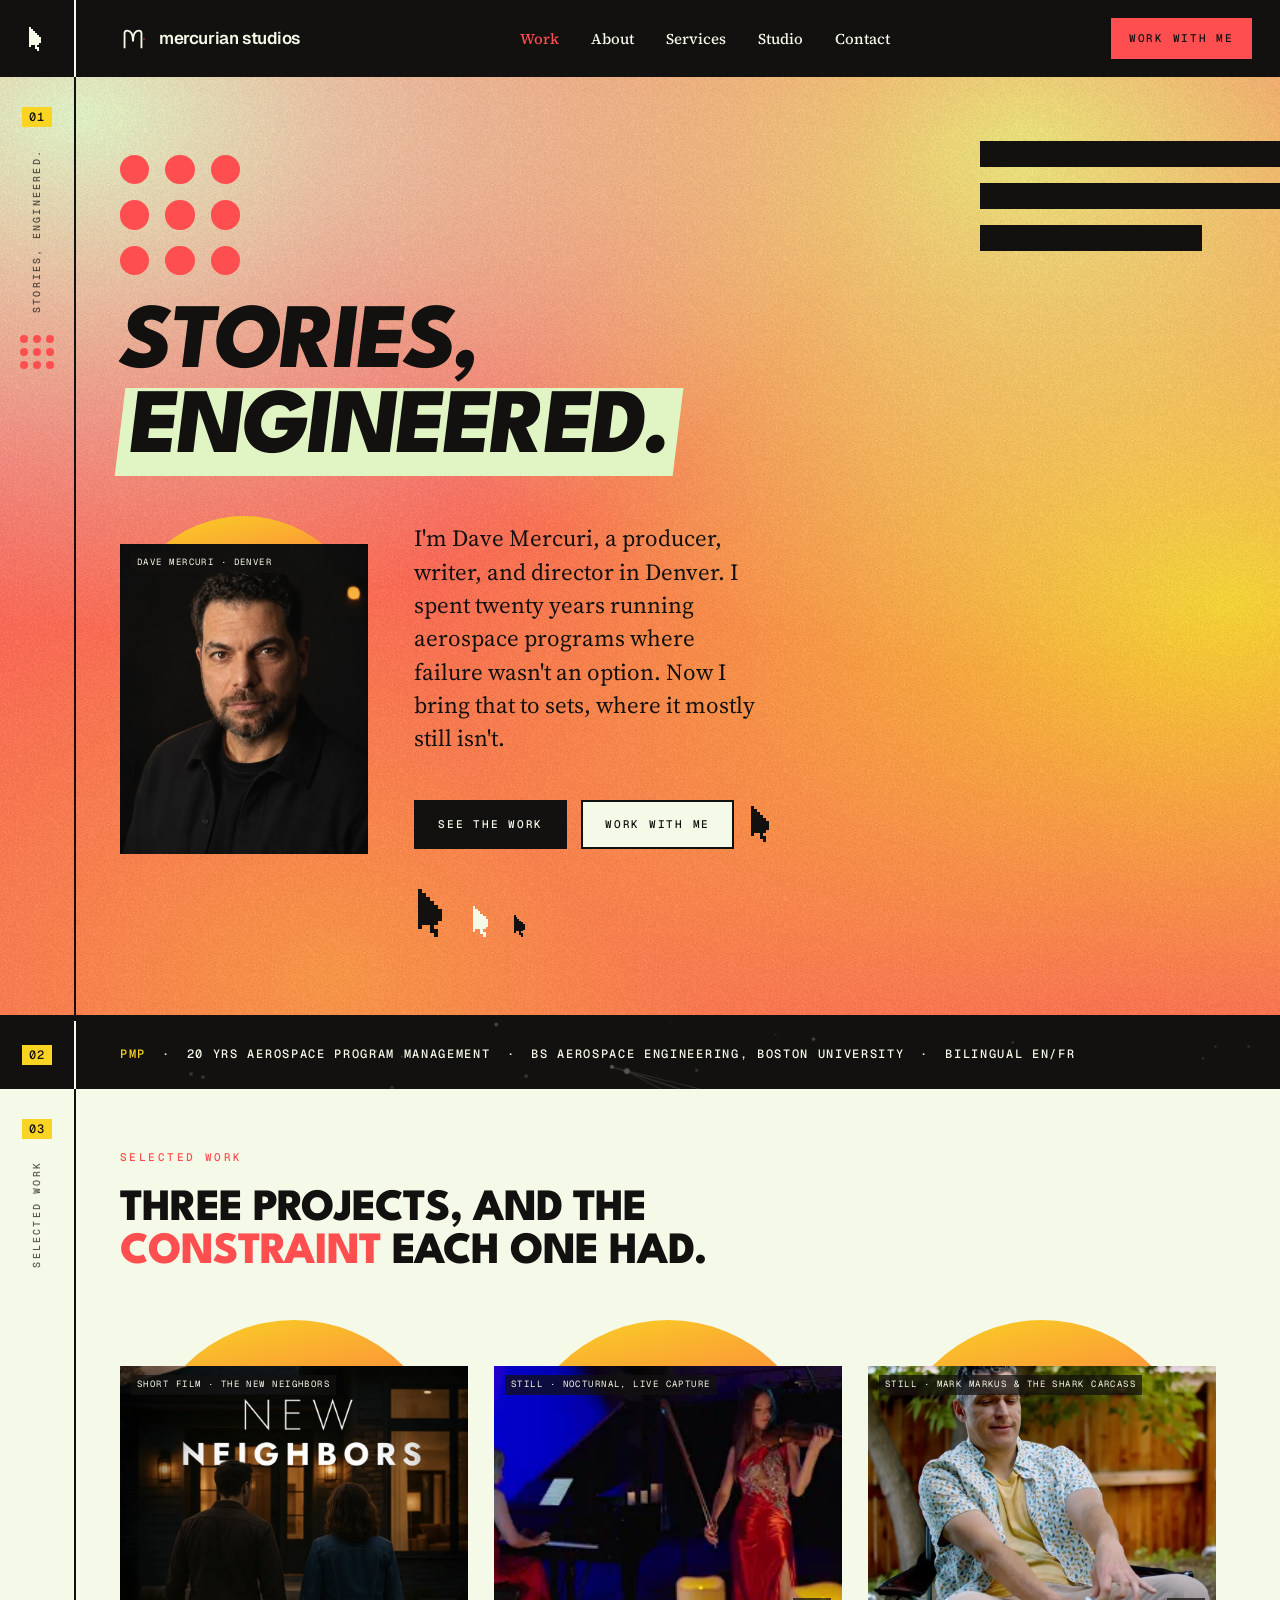
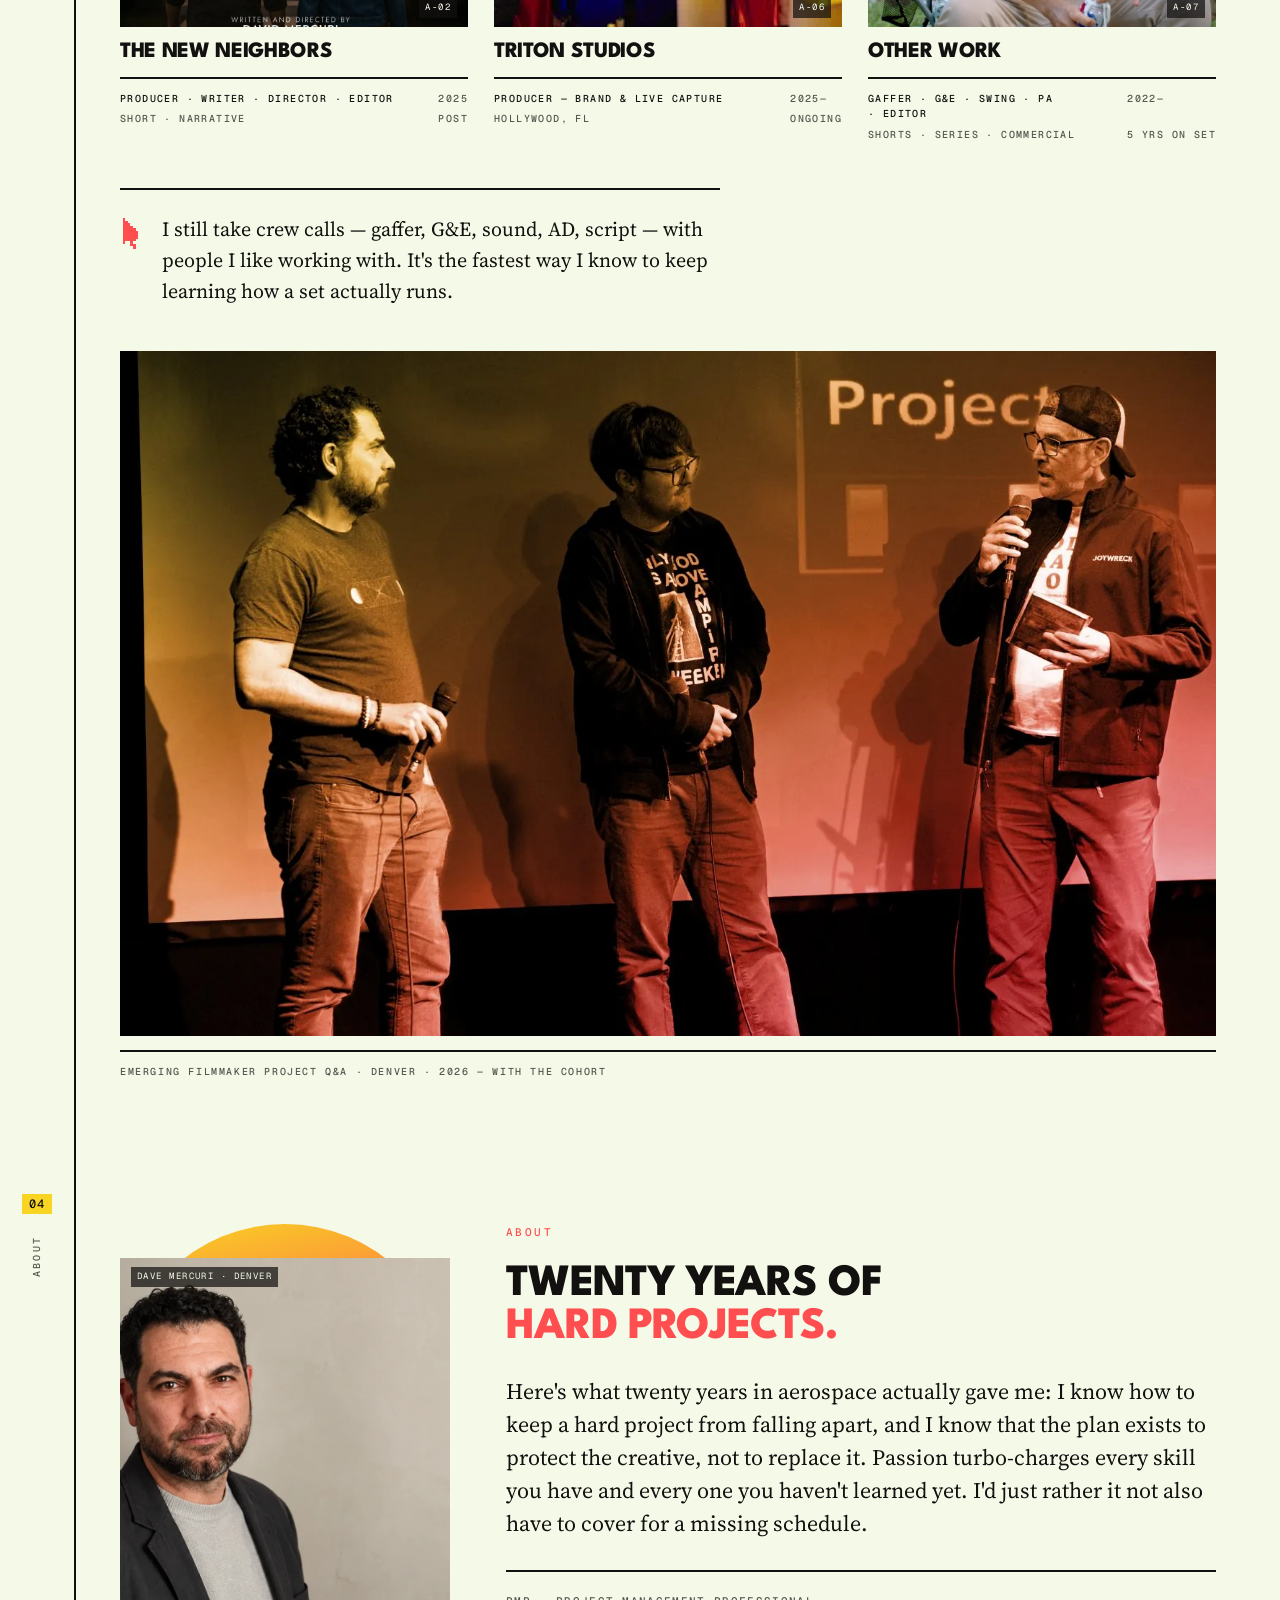
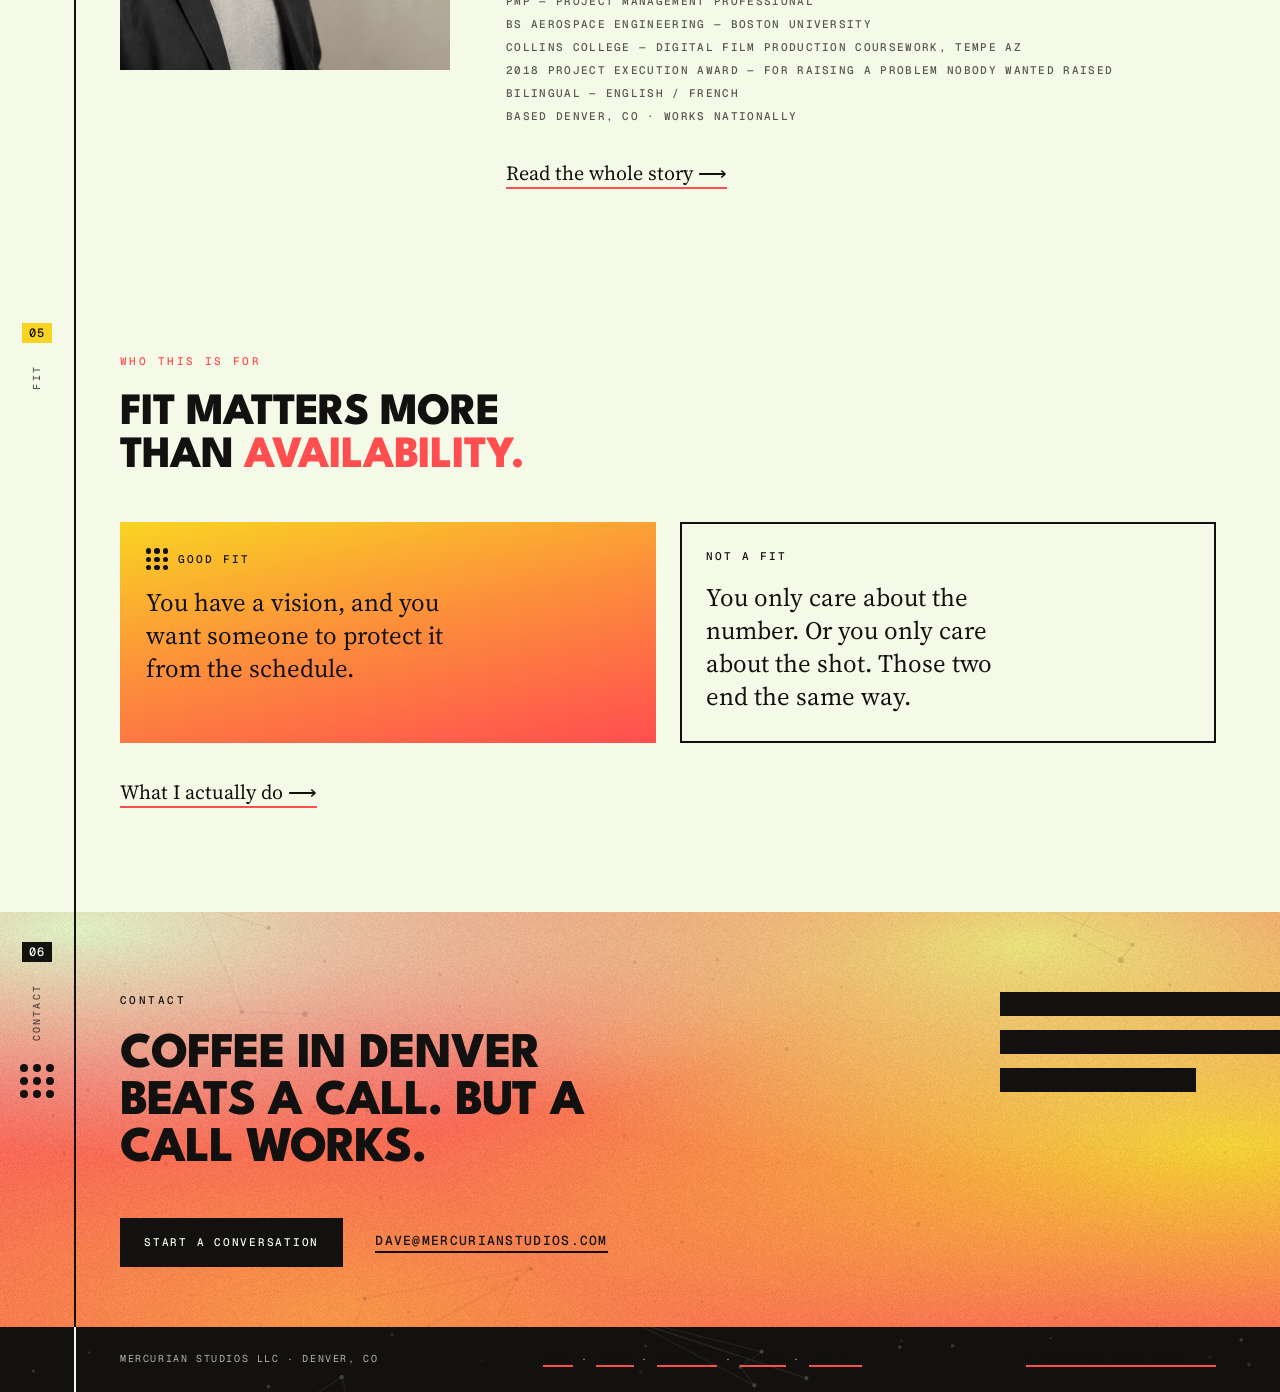
==== commit aca42d54: "League Spartan headings, reworked hero, and content revisions Type: display face moves from Anton to" ====
--- a/index.html
+++ b/index.html
@@ -10,7 +10,7 @@
 <link rel="icon" href="favicon-32.png" sizes="32x32">
 <link rel="apple-touch-icon" href="apple-touch-icon.png">
 <link rel="preconnect" href="https://fonts.googleapis.com"><link rel="preconnect" href="https://fonts.gstatic.com" crossorigin>
-<link href="https://fonts.googleapis.com/css2?family=Anton&family=Source+Serif+4:ital,opsz,wght@0,8..60,300..700;1,8..60,300..700&family=Geist:wght@500;600&family=Geist+Mono:wght@400;500&display=swap" rel="stylesheet">
+<link href="https://fonts.googleapis.com/css2?family=League+Spartan:wght@600;700;800;900&family=Source+Serif+4:ital,opsz,wght@0,8..60,300..700;1,8..60,300..700&family=Geist:wght@500;600&family=Geist+Mono:wght@400;500&display=swap" rel="stylesheet">
 <link rel="stylesheet" href="assets/site.css">
 </head>
 <body>
@@ -33,11 +33,16 @@
 <div class="hdots"><i></i><i></i><i></i><i></i><i></i><i></i><i></i><i></i><i></i></div>
 <div class="hbars"><i></i><i></i><i></i></div>
 <h1><span>Stories,</span><br><em><span>engineered.</span></em></h1>
+<div class="herorow">
+<div class="hportrait"><div class="harc"></div><div class="ph duo"><img src="assets/photos/dave-portrait-dark.webp" width="1122" height="1402" decoding="async" alt="Portrait of Dave Mercuri"/><span class="tag">dave mercuri · denver</span></div></div>
+<div class="herotext">
 <p class="sub">I'm Dave Mercuri, a producer, writer, and director in Denver. I spent twenty years running aerospace programs where failure wasn't an option. Now I bring that to sets, where it mostly still isn't.</p>
 <div class="btns"><a class="btn" href="#work">See the work</a><a class="btn alt" href="contact.html">Work with me</a>
 <svg class="cur" width="30" height="36" viewBox="0 0 10 12" aria-hidden="true"><g fill="#121110"><rect x="1" y="0" width="1" height="10"/><rect x="2" y="1" width="1" height="8"/><rect x="3" y="2" width="1" height="7"/><rect x="4" y="3" width="1" height="6"/><rect x="5" y="4" width="1" height="5"/><rect x="6" y="5" width="1" height="3"/><rect x="4" y="9" width="1" height="2"/><rect x="5" y="10" width="1" height="2"/></g></svg>
 </div>
-<div class="hfig"><div class="harc"></div><div class="hcurs"><svg class="cur" width="56" height="67" viewBox="0 0 10 12" aria-hidden="true"><g fill="#121110"><rect x="1" y="0" width="1" height="10"/><rect x="2" y="1" width="1" height="8"/><rect x="3" y="2" width="1" height="7"/><rect x="4" y="3" width="1" height="6"/><rect x="5" y="4" width="1" height="5"/><rect x="6" y="5" width="1" height="3"/><rect x="4" y="9" width="1" height="2"/><rect x="5" y="10" width="1" height="2"/></g></svg><svg class="cur" width="34" height="41" viewBox="0 0 10 12" aria-hidden="true"><g fill="#F5FAE8"><rect x="1" y="0" width="1" height="10"/><rect x="2" y="1" width="1" height="8"/><rect x="3" y="2" width="1" height="7"/><rect x="4" y="3" width="1" height="6"/><rect x="5" y="4" width="1" height="5"/><rect x="6" y="5" width="1" height="3"/><rect x="4" y="9" width="1" height="2"/><rect x="5" y="10" width="1" height="2"/></g></svg><svg class="cur" width="22" height="26" viewBox="0 0 10 12" aria-hidden="true"><g fill="#121110"><rect x="1" y="0" width="1" height="10"/><rect x="2" y="1" width="1" height="8"/><rect x="3" y="2" width="1" height="7"/><rect x="4" y="3" width="1" height="6"/><rect x="5" y="4" width="1" height="5"/><rect x="6" y="5" width="1" height="3"/><rect x="4" y="9" width="1" height="2"/><rect x="5" y="10" width="1" height="2"/></g></svg></div><div class="ph duo"><img src="assets/photos/dave-portrait-dark.webp" width="1122" height="1402" decoding="async" alt="Portrait of Dave Mercuri"/><span class="tag">dave mercuri · denver</span></div></div>
+<div class="herocurs"><svg class="cur" width="40" height="48" viewBox="0 0 10 12" aria-hidden="true"><g fill="#121110"><rect x="1" y="0" width="1" height="10"/><rect x="2" y="1" width="1" height="8"/><rect x="3" y="2" width="1" height="7"/><rect x="4" y="3" width="1" height="6"/><rect x="5" y="4" width="1" height="5"/><rect x="6" y="5" width="1" height="3"/><rect x="4" y="9" width="1" height="2"/><rect x="5" y="10" width="1" height="2"/></g></svg><svg class="cur" width="26" height="31" viewBox="0 0 10 12" aria-hidden="true"><g fill="#F5FAE8"><rect x="1" y="0" width="1" height="10"/><rect x="2" y="1" width="1" height="8"/><rect x="3" y="2" width="1" height="7"/><rect x="4" y="3" width="1" height="6"/><rect x="5" y="4" width="1" height="5"/><rect x="6" y="5" width="1" height="3"/><rect x="4" y="9" width="1" height="2"/><rect x="5" y="10" width="1" height="2"/></g></svg><svg class="cur" width="18" height="22" viewBox="0 0 10 12" aria-hidden="true"><g fill="#121110"><rect x="1" y="0" width="1" height="10"/><rect x="2" y="1" width="1" height="8"/><rect x="3" y="2" width="1" height="7"/><rect x="4" y="3" width="1" height="6"/><rect x="5" y="4" width="1" height="5"/><rect x="6" y="5" width="1" height="3"/><rect x="4" y="9" width="1" height="2"/><rect x="5" y="10" width="1" height="2"/></g></svg></div>
+</div>
+</div>
 </div>
 </section>
 
@@ -67,12 +72,12 @@
 <div class="slate"><span><b>Producer — brand &amp; live capture</b></span><span>2025—</span><span>Hollywood, FL</span><span>Ongoing</span></div>
 </a>
 <a class="card rv" href="other-work.html">
-<div class="phwrap"><div class="arc"></div><div class="ph duo"><img src="assets/photos/here-in-there.webp" width="1600" height="661" loading="lazy" decoding="async" alt="Girl holding a shell to her ear in a sunlit field"/><span class="tag">still · here in there</span><span class="tag b">A-07</span></div></div>
+<div class="phwrap"><div class="arc"></div><div class="ph duo"><img src="assets/photos/mark-markus-shark-carcass.webp" width="1351" height="774" loading="lazy" decoding="async" alt="Actor wincing in a camp chair in a backyard, from Mark Markus &amp; the Shark Carcass"/><span class="tag">still · mark markus &amp; the shark carcass</span><span class="tag b">A-07</span></div></div>
 <h3 class="ctitle">Other work</h3>
 <div class="slate"><span><b>Gaffer · G&amp;E · Swing · PA · Editor</b></span><span>2022—</span><span>Shorts · series · commercial</span><span>5 yrs on set</span></div>
 </a>
 </div>
-<p class="crew"><svg class="cur" width="26" height="31" viewBox="0 0 10 12" aria-hidden="true" style="margin-top:4px"><g fill="#FF4E50"><rect x="1" y="0" width="1" height="10"/><rect x="2" y="1" width="1" height="8"/><rect x="3" y="2" width="1" height="7"/><rect x="4" y="3" width="1" height="6"/><rect x="5" y="4" width="1" height="5"/><rect x="6" y="5" width="1" height="3"/><rect x="4" y="9" width="1" height="2"/><rect x="5" y="10" width="1" height="2"/></g></svg><span>I still take crew calls — gaffer, G&amp;E, sound, AC — with people I like working with. It's the fastest way I know to keep learning how a set actually runs.</span></p>
+<p class="crew"><svg class="cur" width="26" height="31" viewBox="0 0 10 12" aria-hidden="true" style="margin-top:4px"><g fill="#FF4E50"><rect x="1" y="0" width="1" height="10"/><rect x="2" y="1" width="1" height="8"/><rect x="3" y="2" width="1" height="7"/><rect x="4" y="3" width="1" height="6"/><rect x="5" y="4" width="1" height="5"/><rect x="6" y="5" width="1" height="3"/><rect x="4" y="9" width="1" height="2"/><rect x="5" y="10" width="1" height="2"/></g></svg><span>I still take crew calls — gaffer, G&amp;E, sound, AD, script — with people I like working with. It's the fastest way I know to keep learning how a set actually runs.</span></p>
 <figure class="band rv"><div class="ph duo"><img src="assets/photos/qa-stage-wide-duo.webp" width="1520" height="1140" loading="lazy" decoding="async" alt="Three filmmakers with microphones on stage in front of a projected Emerging Filmmaker Project title card"/></div><figcaption>Emerging Filmmaker Project Q&amp;A · Denver · 2026 — with the cohort</figcaption></figure>
 </div>
 </section>
@@ -82,7 +87,7 @@
 <div class="gut"><span class="gnum">04</span><span class="gnote">about</span></div>
 <div class="pad">
 <div class="bio">
-<div class="portwrap rv"><div class="arc"></div><div class="ph duo"><img src="assets/photos/qa-laughing-duo.jpg" width="760" height="570" loading="lazy" decoding="async" alt="Dave Mercuri laughing on stage beside a collaborator, festival titles projected behind them"/><span class="tag">q&amp;a · denver, 2026</span></div></div>
+<div class="portwrap rv"><div class="arc"></div><div class="ph duo"><img src="assets/photos/dave-blazer.webp" width="1536" height="1024" loading="lazy" decoding="async" alt="Dave Mercuri in a dark blazer against a pale wall"/><span class="tag">dave mercuri · denver</span></div></div>
 <div>
 <p class="eyebrow">About</p>
 <h2>Twenty years of<br><em>hard projects.</em></h2>
--- a/assets/site.css
+++ b/assets/site.css
@@ -1,9 +1,9 @@
 
-:root{--cream:#F5FAE8;--pale:#E1F5C4;--lemon:#EDE574;--yellow:#F9D423;--amber:#FC913A;--red:#FF4E50;--navy:#121110;--orange:#FF4E50;--carbon:#121110;--hair:rgba(18,17,16,.20);--hairD:rgba(245,250,232,.26);--ink:rgba(18,17,16,.70);--inkD:rgba(245,250,232,.70);--gradsoft:radial-gradient(120% 105% at 6% 4%,#E1F5C4 0%,rgba(225,245,196,0) 52%),radial-gradient(95% 95% at 80% 8%,#EDE574 0%,rgba(237,229,116,0) 58%),radial-gradient(115% 105% at 96% 56%,#F9D423 0%,rgba(249,212,35,0) 54%),radial-gradient(105% 105% at 26% 96%,#FC913A 0%,rgba(252,145,58,0) 58%),linear-gradient(150deg,#FF4E50,#FF4E50);--gradhot:linear-gradient(168deg,#F9D423 0%,#FC913A 46%,#FF4E50 100%);--gut:76px;--disp:"Anton","Haettenschweiler",Impact,sans-serif;--serif:"Source Serif 4",Georgia,"Times New Roman",serif;--brand:"Geist",-apple-system,"Helvetica Neue",Arial,sans-serif;--mono:"Geist Mono",ui-monospace,"SF Mono",monospace}
+:root{--cream:#F5FAE8;--pale:#E1F5C4;--lemon:#EDE574;--yellow:#F9D423;--amber:#FC913A;--red:#FF4E50;--navy:#121110;--orange:#FF4E50;--carbon:#121110;--hair:rgba(18,17,16,.20);--hairD:rgba(245,250,232,.26);--ink:rgba(18,17,16,.70);--inkD:rgba(245,250,232,.70);--gradsoft:radial-gradient(120% 105% at 6% 4%,#E1F5C4 0%,rgba(225,245,196,0) 52%),radial-gradient(95% 95% at 80% 8%,#EDE574 0%,rgba(237,229,116,0) 58%),radial-gradient(115% 105% at 96% 56%,#F9D423 0%,rgba(249,212,35,0) 54%),radial-gradient(105% 105% at 26% 96%,#FC913A 0%,rgba(252,145,58,0) 58%),linear-gradient(150deg,#FF4E50,#FF4E50);--gradhot:linear-gradient(168deg,#F9D423 0%,#FC913A 46%,#FF4E50 100%);--gut:76px;--disp:"League Spartan","Haettenschweiler",Impact,sans-serif;--serif:"Source Serif 4",Georgia,"Times New Roman",serif;--brand:"Geist",-apple-system,"Helvetica Neue",Arial,sans-serif;--mono:"Geist Mono",ui-monospace,"SF Mono",monospace}
 *{box-sizing:border-box}
 html{-webkit-font-smoothing:antialiased}
 body{margin:0;background:var(--cream);color:var(--navy);font-family:var(--serif);font-size:20px;line-height:1.55;text-wrap:pretty;overflow-x:hidden}
-.disp{font-family:var(--disp);font-weight:400;text-transform:uppercase;letter-spacing:.004em}
+.disp{font-family:var(--disp);font-weight:800;text-transform:uppercase;letter-spacing:-.02em}
 a{color:var(--navy);text-decoration:none;border-bottom:2px solid var(--orange)}
 a:hover{color:var(--orange)}
 .onNavy a{color:var(--cream)}
@@ -41,7 +41,7 @@
 
 /* ---------- hero ---------- */
 .hero{overflow:hidden}
-.hero .pad{padding:76px 64px 0 44px}
+.hero .pad{padding:76px 64px 78px 44px}
 .hfig .harc{position:absolute;left:0;bottom:0;width:min(680px,62%);height:340px;background:var(--orange);border-radius:340px 340px 0 0;z-index:0}
 .hcurs{position:absolute;right:8%;bottom:40px;display:flex;flex-direction:column;gap:20px;align-items:flex-end;z-index:3}
 .hbars{position:absolute;top:64px;right:0;width:300px;display:flex;flex-direction:column;gap:16px;z-index:1}
@@ -49,7 +49,7 @@
 .hbars i:last-child{width:74%}
 .hdots{position:absolute;top:78px;left:44px;width:120px;display:grid;grid-template-columns:repeat(3,1fr);gap:16px;z-index:1}
 .hdots i{display:block;aspect-ratio:1;border-radius:50%;background:var(--orange)}
-h1{font-family:var(--disp);font-weight:400;text-transform:uppercase;font-size:clamp(58px,10.4vw,166px);line-height:.9;letter-spacing:-.008em;margin:150px 0 0;position:relative;z-index:3}
+h1{font-family:var(--disp);font-weight:800;text-transform:uppercase;font-size:clamp(42px,7.2vw,116px);line-height:.92;letter-spacing:-.03em;margin:150px 0 0;position:relative;z-index:3}
 h1 span{display:inline-block;transform:skewX(-7deg)}
 h1 em{font-style:normal;color:var(--orange)}
 .sub{font-size:23px;line-height:1.45;max-width:31ch;margin:36px 0 0;font-weight:400;position:relative;z-index:3}
@@ -70,7 +70,7 @@
 
 /* ---------- section heads ---------- */
 .eyebrow{font-family:var(--mono);font-size:11px;font-weight:500;letter-spacing:.22em;text-transform:uppercase;color:var(--orange);margin:0 0 22px}
-h2{font-family:var(--disp);font-weight:400;text-transform:uppercase;font-size:clamp(38px,4.8vw,74px);line-height:.94;letter-spacing:.002em;margin:0}
+h2{font-family:var(--disp);font-weight:800;text-transform:uppercase;font-size:clamp(29px,3.5vw,52px);line-height:.96;letter-spacing:-.022em;margin:0}
 h2 em{font-style:normal;color:var(--orange)}
 .lede{font-size:22px;line-height:1.5;margin:26px 0 0}
 .rule{height:6px;background:var(--navy);margin:0}
@@ -85,7 +85,7 @@
 .card .ph{position:relative;z-index:1;aspect-ratio:4/3}
 .slate{font-family:var(--mono);font-size:10px;font-weight:500;letter-spacing:.14em;text-transform:uppercase;color:var(--ink);display:grid;grid-template-columns:1fr auto;gap:5px 12px;padding-top:12px;border-top:2px solid var(--navy);margin-top:14px}
 .slate b{font-weight:500;color:var(--navy)}
-.ctitle{font-family:var(--disp);font-weight:400;text-transform:uppercase;font-size:30px;letter-spacing:.004em;line-height:1;margin:14px 0 0}
+.ctitle{font-family:var(--disp);font-weight:800;text-transform:uppercase;font-size:22px;letter-spacing:-.015em;line-height:1;margin:14px 0 0}
 .card:hover .ctitle{color:var(--orange)}
 .ph{background:repeating-linear-gradient(135deg,#c9c9c9 0 7px,#b4b4b4 7px 14px);position:relative;overflow:hidden;filter:grayscale(1)}
 .ph .tag{position:absolute;top:9px;left:11px;font-family:var(--mono);font-size:9px;letter-spacing:.16em;text-transform:uppercase;color:#2b2b2b;background:rgba(255,255,255,.72);padding:3px 6px}
@@ -98,7 +98,7 @@
 .steps{display:grid;grid-template-columns:repeat(3,1fr);gap:24px;margin-top:52px}
 .step{background:var(--cream);color:var(--navy);padding:26px 24px 30px}
 .stepn{font-family:var(--mono);font-size:12px;font-weight:500;letter-spacing:.1em;background:var(--orange);color:var(--carbon);padding:4px 7px}
-.step h3{font-family:var(--disp);font-weight:400;text-transform:uppercase;font-size:32px;letter-spacing:.004em;line-height:1;margin:18px 0 12px}
+.step h3{font-family:var(--disp);font-weight:800;text-transform:uppercase;font-size:23px;letter-spacing:-.015em;line-height:1;margin:18px 0 12px}
 .step p{margin:0;font-size:18px;line-height:1.5}
 
 /* ---------- bio ---------- */
@@ -126,7 +126,7 @@
 .cbars{position:absolute;top:80px;right:0;width:280px;display:flex;flex-direction:column;gap:14px;z-index:1}
 .cbars i{display:block;height:24px;background:var(--navy)}
 .cbars i:last-child{width:70%}
-.cbig{font-family:var(--disp);font-weight:400;text-transform:uppercase;font-size:clamp(38px,5.4vw,82px);line-height:.92;letter-spacing:.004em;margin:0;max-width:17ch;position:relative;z-index:3}
+.cbig{font-family:var(--disp);font-weight:800;text-transform:uppercase;font-size:clamp(29px,3.9vw,58px);line-height:.95;letter-spacing:-.022em;margin:0;max-width:17ch;position:relative;z-index:3}
 .crow{display:flex;gap:32px;flex-wrap:wrap;align-items:center;margin-top:44px;position:relative;z-index:3}
 .contact .btn{background:var(--navy);color:var(--cream)!important}
 .contact .btn:hover{background:var(--carbon)}
@@ -165,8 +165,8 @@
 .pad,.contact .pad,.strip .pad{padding:40px 20px 52px}
 .navin{padding:15px 20px}
 nav{display:none}
-.hero .pad{padding:44px 20px 0}
-h1{font-size:clamp(46px,15vw,80px);margin-top:96px}
+.hero .pad{padding:44px 20px 52px}
+h1{font-size:clamp(34px,10.5vw,60px);margin-top:96px}
 .hfig .harc{left:0;width:88%;height:230px;border-radius:230px 230px 0 0}
 .hcurs{right:2%;bottom:16px;gap:12px}
 .hcurs svg:first-child{width:34px;height:41px}
@@ -235,9 +235,9 @@
 .ph.duo .tag{z-index:3;background:rgba(18,17,16,.72);color:var(--cream)}
 .hfig .ph.duo{filter:none}
 .portwrap .ph.duo img{object-position:50% 18%}
-.band .ph.duo img{object-position:50% 42%}
+.band .ph.duo img{object-position:50% 0}
 .band{margin:44px 0 0;position:relative}
-.band .ph{aspect-ratio:16/7}
+.band .ph{aspect-ratio:16/10}
 .setgrid{display:grid;grid-template-columns:repeat(3,1fr);gap:14px;margin-top:58px}
 .setgrid .ph{aspect-ratio:1/1}
 .setcap{font-family:var(--mono);font-size:10px;font-weight:500;letter-spacing:.16em;text-transform:uppercase;color:var(--cream);opacity:.7;margin-top:14px}
@@ -282,7 +282,7 @@
 .phero{background:var(--gradsoft);position:relative;overflow:hidden}
 .phero::after{content:"";position:absolute;inset:0;background:url("grain.png") repeat;background-size:128px 128px;opacity:.10;pointer-events:none;z-index:1}
 .phero .pad{padding:72px 64px 64px 44px}
-.phero h1{font-size:clamp(44px,7.4vw,104px);margin:0;animation:rise .6s cubic-bezier(.2,.7,.2,1) .1s both}
+.phero h1{font-size:clamp(33px,5.3vw,73px);margin:0;animation:rise .6s cubic-bezier(.2,.7,.2,1) .1s both}
 .phero h1 em{font-style:normal;color:var(--navy)}
 .phero h1 em span{background:var(--pale);padding:0 .1em .04em;box-decoration-break:clone;-webkit-box-decoration-break:clone}
 .phero .sub{animation:rise .58s cubic-bezier(.2,.7,.2,1) .26s both}
@@ -322,7 +322,7 @@
 .castshot.contain img{position:relative;width:76%;height:auto;object-fit:contain}
 .castrole{font-family:var(--mono);font-size:10px;font-weight:500;letter-spacing:.16em;text-transform:uppercase;color:var(--orange);margin:14px 0 0;padding-top:12px;border-top:2px solid var(--navy)}
 .onNavy .castrole{border-top-color:var(--cream)}
-.castname{font-family:var(--disp);font-weight:400;text-transform:uppercase;font-size:25px;letter-spacing:.004em;line-height:1;margin:8px 0 0}
+.castname{font-family:var(--disp);font-weight:800;text-transform:uppercase;font-size:19px;letter-spacing:-.015em;line-height:1;margin:8px 0 0}
 .castbio{font-size:17px;line-height:1.45;margin:10px 0 0}
 .onNavy .castbio{color:var(--cream)}
 .castlink{font-family:var(--mono);font-size:10px;font-weight:500;letter-spacing:.14em;text-transform:uppercase;display:inline-block;margin-top:10px}
@@ -331,7 +331,7 @@
 .credits{margin-top:40px;border-top:2px solid var(--navy)}
 .crow2{display:grid;grid-template-columns:2.2fr 1fr 1.1fr auto;gap:10px 24px;align-items:baseline;padding:20px 0;border-bottom:1px solid var(--hair)}
 .crow2:hover{background:rgba(18,17,16,.04)}
-.cproj{font-family:var(--disp);font-weight:400;text-transform:uppercase;font-size:23px;letter-spacing:.004em;line-height:1.05}
+.cproj{font-family:var(--disp);font-weight:800;text-transform:uppercase;font-size:18px;letter-spacing:-.015em;line-height:1.05}
 .cyear{font-family:var(--mono);font-size:11px;letter-spacing:.1em;color:var(--ink);display:block;margin-top:5px;text-transform:uppercase}
 .ctype,.crole{font-family:var(--mono);font-size:11px;font-weight:500;letter-spacing:.12em;text-transform:uppercase;color:var(--ink)}
 .crole{color:var(--navy)}
@@ -342,7 +342,7 @@
 .svcgrid{display:grid;grid-template-columns:repeat(auto-fit,minmax(280px,1fr));gap:24px;margin-top:46px}
 .svc{padding:28px 26px 32px;box-shadow:inset 0 0 0 2px var(--navy)}
 .svc.hot{background:var(--gradhot);color:var(--carbon);box-shadow:none}
-.svc h3{font-family:var(--disp);font-weight:400;text-transform:uppercase;font-size:29px;letter-spacing:.004em;line-height:1;margin:16px 0 12px}
+.svc h3{font-family:var(--disp);font-weight:800;text-transform:uppercase;font-size:22px;letter-spacing:-.015em;line-height:1;margin:16px 0 12px}
 .svc p{font-size:18px;line-height:1.5;margin:0}
 .svcn{font-family:var(--mono);font-size:12px;font-weight:500;letter-spacing:.1em;background:var(--red);color:var(--cream);padding:4px 7px}
 .svc.hot .svcn{background:var(--carbon);color:var(--cream)}
@@ -363,7 +363,7 @@
 /* ---------- contact details ---------- */
 .cgrid{display:grid;grid-template-columns:repeat(auto-fit,minmax(260px,1fr));gap:24px;margin-top:44px}
 .cblock{padding:26px 24px 30px;box-shadow:inset 0 0 0 2px var(--carbon)}
-.cblock h3{font-family:var(--disp);font-weight:400;text-transform:uppercase;font-size:26px;letter-spacing:.004em;line-height:1;margin:14px 0 10px}
+.cblock h3{font-family:var(--disp);font-weight:800;text-transform:uppercase;font-size:20px;letter-spacing:-.015em;line-height:1;margin:14px 0 10px}
 .cblock p{margin:0;font-size:18px;line-height:1.5}
 .cblock .gnum{display:inline-block}
 
@@ -372,12 +372,12 @@
 .nextcard{display:block;padding:24px 24px 28px;box-shadow:inset 0 0 0 2px var(--navy);border-bottom:none}
 .nextcard:hover{background:var(--gradhot);box-shadow:none}
 .nextlab{font-family:var(--mono);font-size:10px;font-weight:500;letter-spacing:.2em;text-transform:uppercase;color:var(--ink)}
-.nextt{font-family:var(--disp);font-weight:400;text-transform:uppercase;font-size:27px;letter-spacing:.004em;line-height:1;margin:10px 0 0}
+.nextt{font-family:var(--disp);font-weight:800;text-transform:uppercase;font-size:20px;letter-spacing:-.015em;line-height:1;margin:10px 0 0}
 
 /* ---------- responsive for new blocks ---------- */
 @media(max-width:900px){
 .phero .pad{padding:40px 20px 44px}
-.phero h1{font-size:clamp(38px,11vw,64px)}
+.phero h1{font-size:clamp(28px,8vw,46px)}
 .navtoggle{display:flex}
 nav{display:none}
 header nav.open{display:flex;flex-direction:column;align-items:flex-start;gap:0;position:absolute;top:100%;left:0;right:0;background:var(--navy);padding:8px 20px 20px;border-top:2px solid var(--cream);z-index:40}
@@ -403,4 +403,23 @@
 /* guard: a lone card in an auto-fit grid must not stretch to full width */
 .castgrid:has(> .castcard:only-child){grid-template-columns:minmax(0,300px)}
 .vidgrid:has(> .vidcard:only-child){grid-template-columns:minmax(0,640px)}
-.castlink.pending{color:var(--ink);border-bottom:2px dotted var(--hair);cursor:default}
+.castlink{border-bottom:2px solid var(--red)}
+.castlink.pending{color:var(--navy);border-bottom:2px solid var(--red);cursor:default}
+
+/* ---------- hero: portrait sits up beside the copy, not below it ---------- */
+.herorow{display:grid;grid-template-columns:minmax(0,248px) minmax(0,1fr);gap:46px;align-items:start;margin:40px 0 0;position:relative;z-index:3}
+.hportrait{position:relative;padding-top:28px;animation:pop .7s cubic-bezier(.2,.8,.2,1) .34s both}
+.hportrait .harc{position:absolute;top:0;left:0;right:0;height:140px;background:var(--gradhot);border-radius:150px 150px 0 0;z-index:0}
+.hportrait .ph{position:relative;z-index:1;aspect-ratio:4/5}
+.hportrait .ph.duo img{object-position:50% 18%}
+.herotext{padding-top:6px}
+.herotext .sub{margin-top:0}
+.herocurs{display:flex;gap:16px;align-items:flex-end;margin:40px 0 0}
+@media(max-width:900px){
+.herorow{grid-template-columns:1fr;gap:30px;margin-top:32px}
+.hportrait{max-width:230px;padding-top:22px}
+.hportrait .harc{height:110px;border-radius:120px 120px 0 0}
+.herotext{padding-top:0}
+.herocurs{margin-top:26px}
+.herocurs svg:nth-child(3){display:none}
+}
